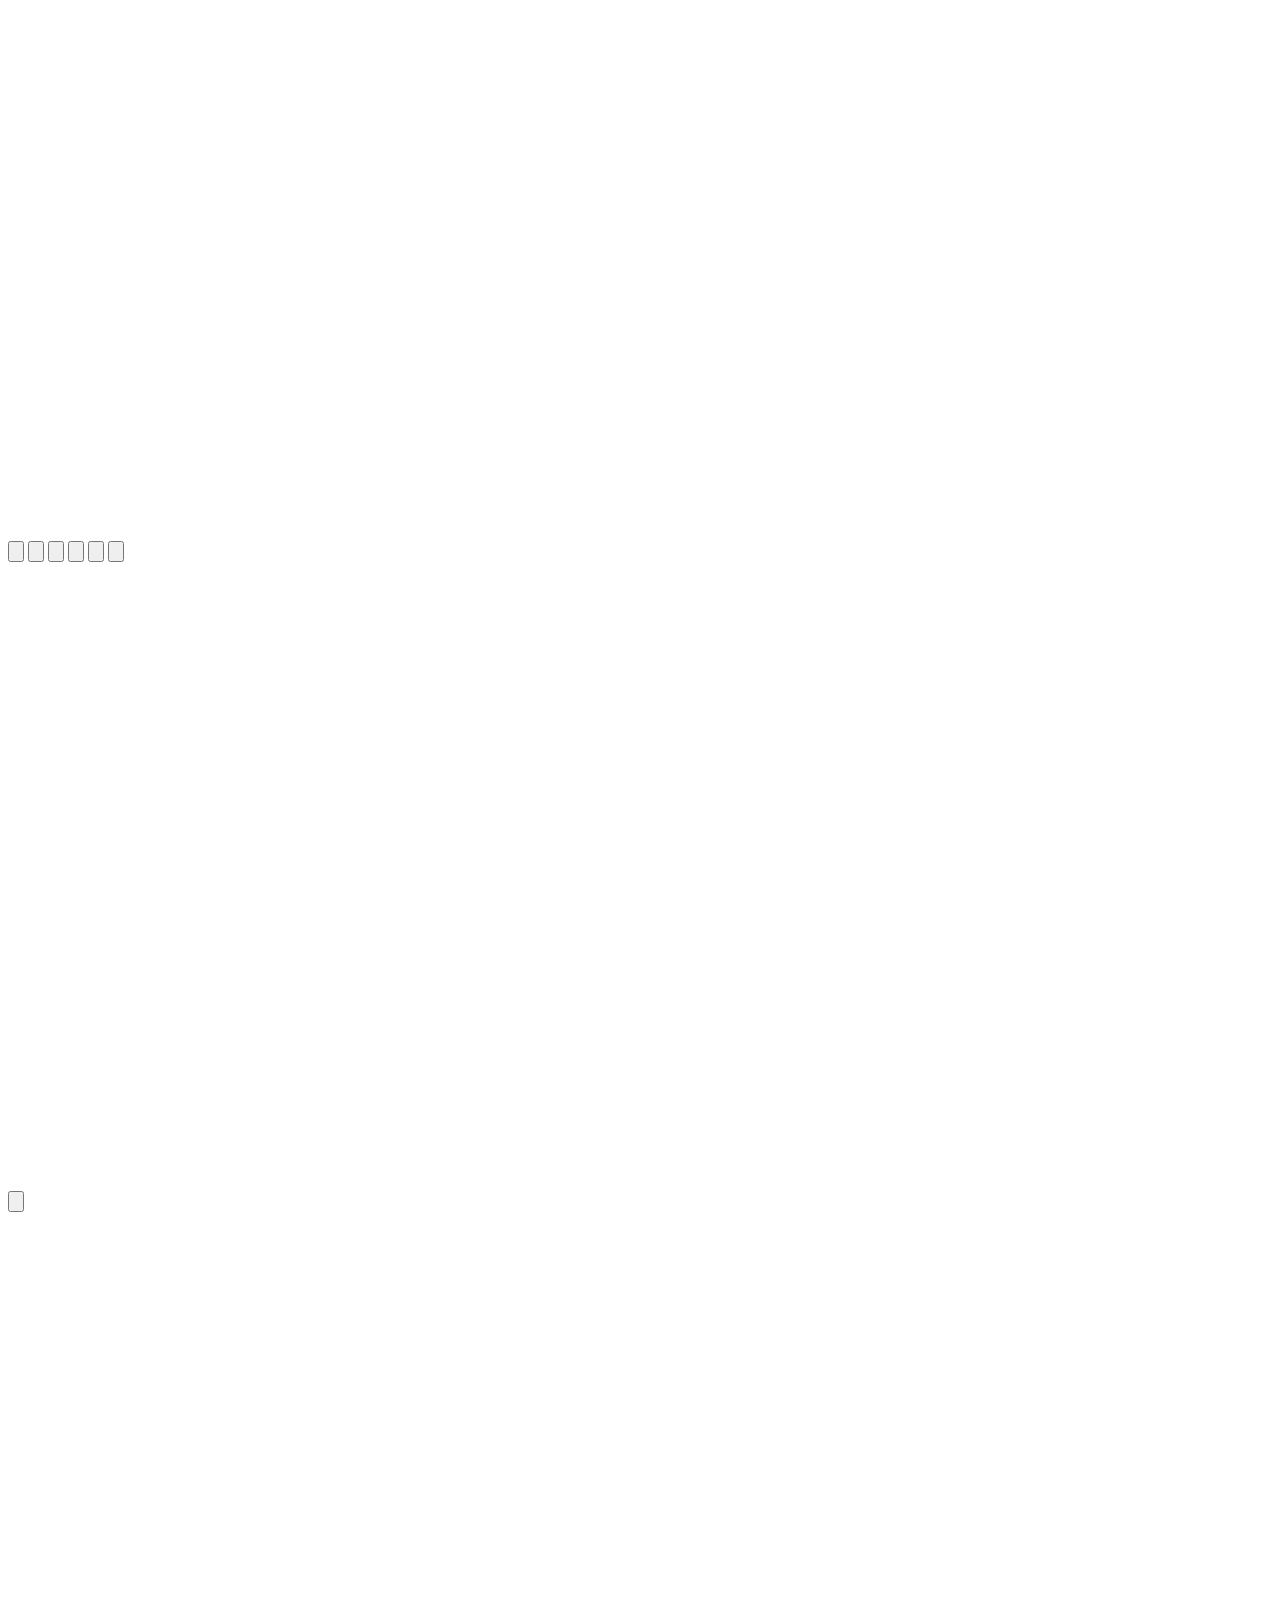
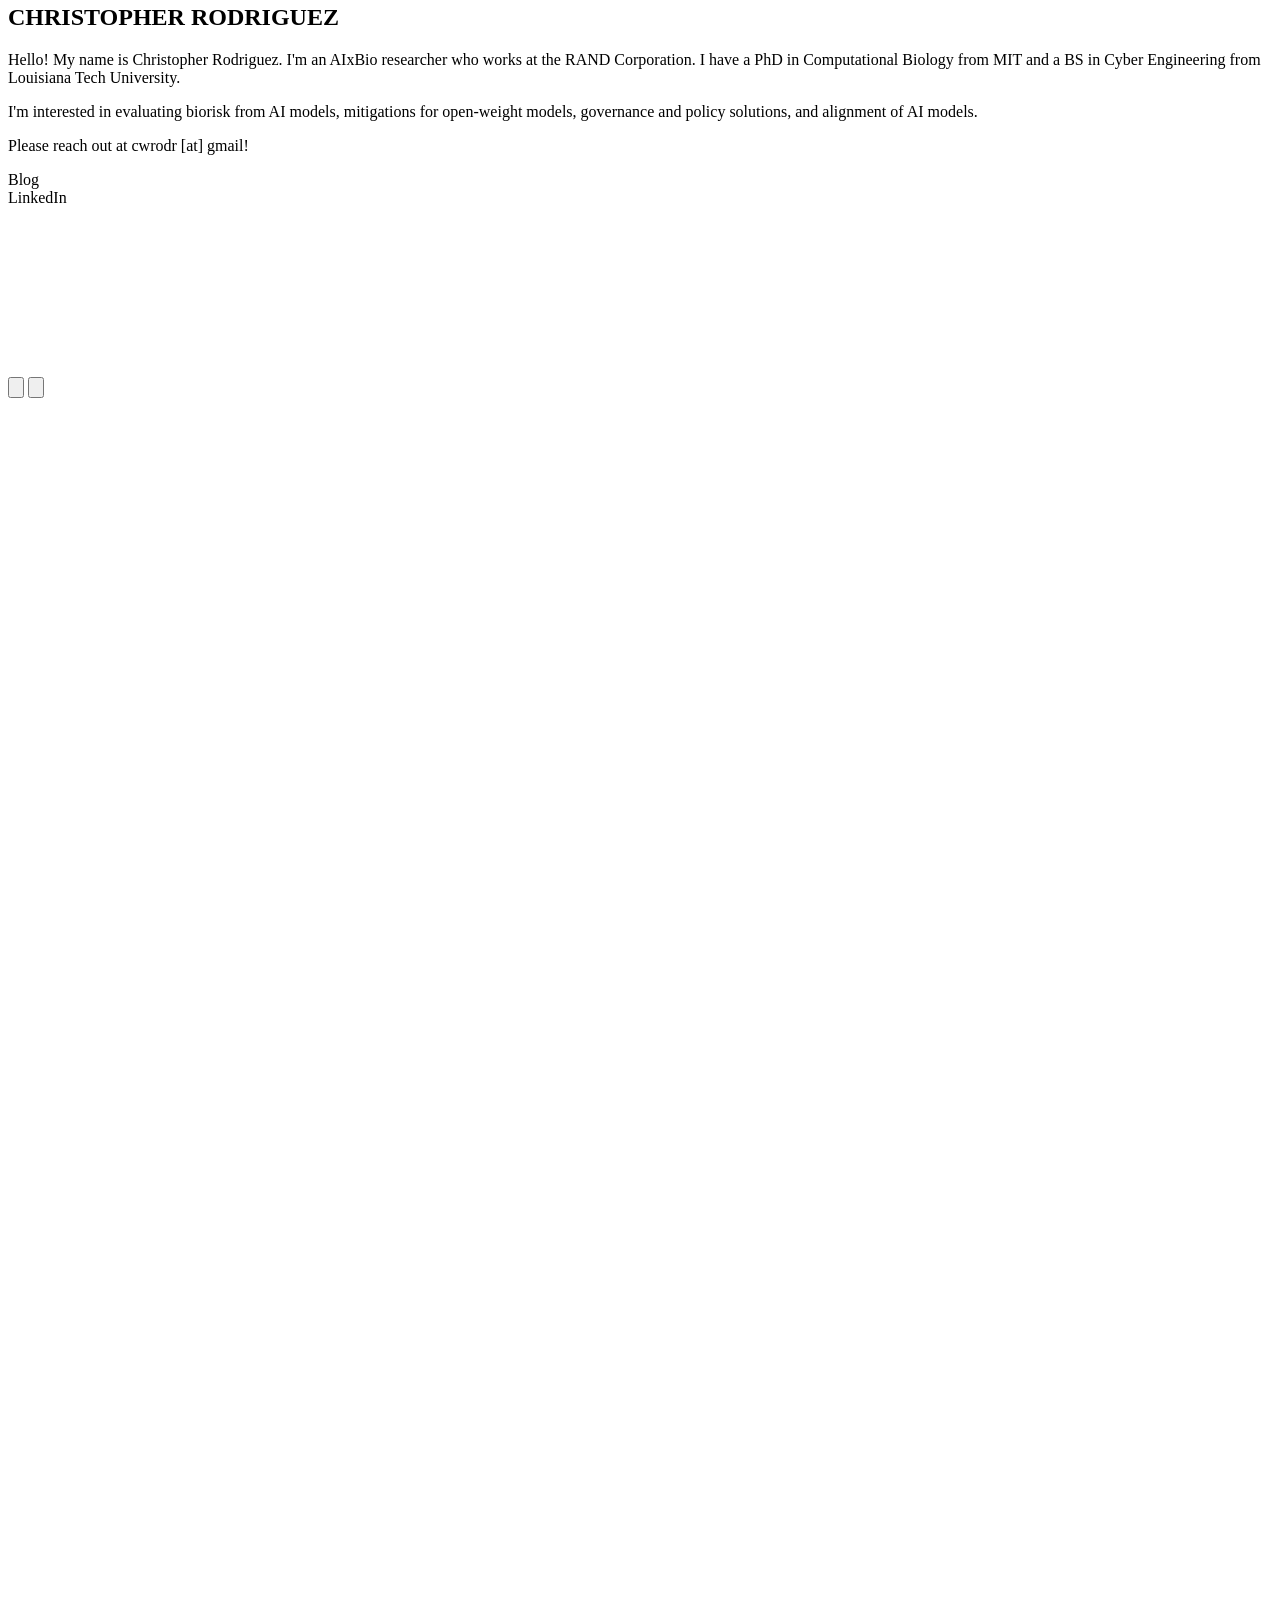
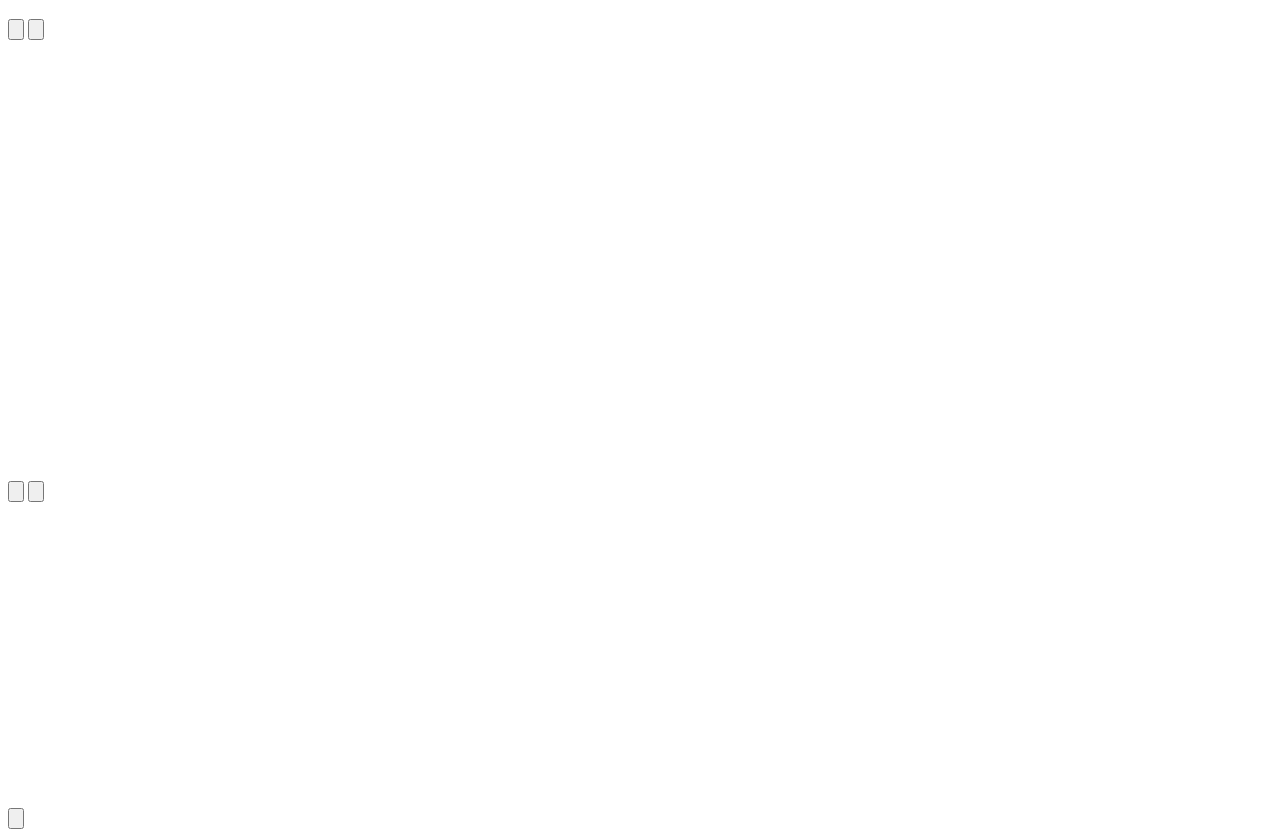
==== site/index.html @ add29e34 "init" ====
<!DOCTYPE html>
<html lang="en">
<head>
  <meta charset="utf-8">
  <meta name="viewport" content="width=device-width, initial-scale=1">
  <title>CHRISTOPHER RODRIGUEZ</title>
  <link rel="preconnect" href="https://fonts.googleapis.com">
  <link rel="preconnect" href="https://fonts.gstatic.com" crossorigin>
  <link href="https://fonts.googleapis.com/css2?family=Bitcount+Grid+Single&family=Press+Start+2P&display=swap" rel="stylesheet">
  <link rel="stylesheet" href="styles.css">
</head>
<body>
  <div class="scanlines" aria-hidden="true"></div>
  <div class="pixel-grid" aria-hidden="true"></div>
  <div class="page">
    <aside class="ribbon ribbon-left" aria-label="Left circuitry">
      <div class="circuit-board">
        <svg class="traces" aria-hidden="true"></svg>
        <script type="application/json" class="wire-spec">[{"a":"l-pl","fa":"right","ta":0.45,"b":"l-br","fb":"left","tb":0.42},{"a":"l-pl","fa":"bottom","ta":0.22,"b":"l-sl","fb":"top","tb":0.55,"via":[[40,20.4]]},{"a":"l-br","fa":"right","ta":0.5,"b":"l-bq","fb":"top","tb":0.45,"via":[[248,16.8]]},{"a":"l-sl","fa":"right","ta":0.55,"b":"l-se","fb":"left","tb":0.28},{"a":"l-se","fa":"right","ta":0.62,"b":"l-rk","fb":"left","tb":0.38},{"a":"l-se","fa":"bottom","ta":0.22,"b":"l-bw","fb":"top","tb":0.48,"via":[[48,38.4]]},{"a":"l-bq","fa":"bottom","ta":0.55,"b":"l-rk","fb":"right","tb":0.42,"via":[[262,36.0]]},{"a":"l-rk","fa":"bottom","ta":0.72,"b":"l-dt","fb":"top","tb":0.32},{"a":"l-bw","fa":"bottom","ta":0.58,"b":"l-sm","fb":"top","tb":0.22},{"a":"l-sm","fa":"right","ta":0.22,"b":"l-dt","fb":"left","tb":0.55,"via":[[176,50.8]]},{"a":"l-sm","fa":"bottom","ta":0.38,"b":"l-rgb","fb":"top","tb":0.36},{"a":"l-dt","fa":"bottom","ta":0.62,"b":"l-br2","fb":"top","tb":0.5},{"a":"l-br2","fa":"bottom","ta":0.5,"b":"l-mx","fb":"top","tb":0.68},{"a":"l-rgb","fa":"bottom","ta":0.55,"b":"l-kb","fb":"top","tb":0.34}]</script>
        <div class="circuit circuit-left" style="width:276px">
        <div class="comp plasma" role="img" aria-label="Plasma ball. Touch the glass." data-port="6.6 29.8 14.8 6.4" data-faces="left right bottom" data-cid="l-pl" data-links="l-br l-sl" style="left:54px;top:1.6%"><svg xmlns="http://www.w3.org/2000/svg" viewBox="0 0 28 38" fill="none" stroke="#ffffff">
  <title>Plasma ball</title>
  <g class="bolts">
    <path class="bolt" stroke-width="0.38" stroke-linecap="square" stroke-linejoin="miter"/>
    <path class="bolt" stroke-width="0.36" stroke-linecap="square" stroke-linejoin="miter"/>
    <path class="bolt" stroke-width="0.34" stroke-linecap="square" stroke-linejoin="miter"/>
    <path class="bolt" stroke-width="0.34" stroke-linecap="square" stroke-linejoin="miter"/>
    <path class="bolt" stroke-width="0.3" stroke-linecap="square" stroke-linejoin="miter"/>
    <path class="bolt" stroke-width="0.3" stroke-linecap="square" stroke-linejoin="miter"/>
    <path class="bolt" stroke-width="0.28" stroke-linecap="square" stroke-linejoin="miter"/>
    <path class="bolt" stroke-width="0.28" stroke-linecap="square" stroke-linejoin="miter"/>
    <path class="bolt main" stroke-width="0.55" stroke-linecap="square" stroke-linejoin="miter"/>
  </g>
  <circle class="glass" cx="14" cy="13.5" r="12" stroke-width="0.45" fill="transparent"/>
  <circle cx="14" cy="13.5" r="11.15" stroke-width="0.22" opacity="0.35"/>
  <path d="M8.6 6.4A8.4 8.4 0 0 1 16.8 5.2" stroke-width="0.28" opacity="0.55"/>
  <line x1="14" y1="14.8" x2="14" y2="26.2" stroke-width="0.4"/>
  <circle class="electrode" cx="14" cy="13.5" r="1.2" stroke-width="0.4"/>
  <rect x="11.3" y="25.4" width="5.4" height="2" stroke-width="0.4"/>
  <rect x="8.2" y="27.4" width="11.6" height="2.4" stroke-width="0.4"/>
  <rect x="6.6" y="29.8" width="14.8" height="6.4" rx="0.35" stroke-width="0.45"/>
  <circle cx="8.5" cy="31.6" r="0.45" stroke-width="0.28"/>
  <circle cx="19.5" cy="31.6" r="0.45" stroke-width="0.28"/>
  <circle cx="8.5" cy="34.4" r="0.45" stroke-width="0.28"/>
  <circle cx="19.5" cy="34.4" r="0.45" stroke-width="0.28"/>
</svg></div>
        <button type="button" class="comp button" aria-label="Round button" data-cid="l-br" data-links="l-pl l-bq" style="left:132px;top:13.2%"><svg xmlns="http://www.w3.org/2000/svg" viewBox="0 0 16 16" fill="none" stroke="#ffffff">
  <title>Button</title>
  <rect x="1.2" y="1.2" width="13.6" height="13.6" rx="0.5" stroke-width="0.45"/>
  <circle cx="3.15" cy="3.15" r="0.55" stroke-width="0.3"/>
  <circle cx="12.85" cy="3.15" r="0.55" stroke-width="0.3"/>
  <circle cx="3.15" cy="12.85" r="0.55" stroke-width="0.3"/>
  <circle cx="12.85" cy="12.85" r="0.55" stroke-width="0.3"/>
  <circle cx="8" cy="8" r="4.7" stroke-width="0.4"/>
  <circle cx="8" cy="8" r="3.5" stroke-width="0.3"/>
  <circle class="face" cx="8" cy="8" r="2.15" stroke-width="0.45"/>
</svg></button>
        <button type="button" class="comp button" aria-label="Square button" data-cid="l-bq" data-links="l-br l-rk" style="left:248px;top:21.4%"><svg xmlns="http://www.w3.org/2000/svg" viewBox="0 0 16 16" fill="none" stroke="#ffffff">
  <title>Square button</title>
  <rect x="1.2" y="1.2" width="13.6" height="13.6" rx="0.5" stroke-width="0.45"/>
  <circle cx="3.15" cy="3.15" r="0.55" stroke-width="0.3"/>
  <circle cx="12.85" cy="3.15" r="0.55" stroke-width="0.3"/>
  <circle cx="3.15" cy="12.85" r="0.55" stroke-width="0.3"/>
  <circle cx="12.85" cy="12.85" r="0.55" stroke-width="0.3"/>
  <rect x="3.4" y="3.4" width="9.2" height="9.2" rx="0.35" stroke-width="0.4"/>
  <rect x="4.55" y="4.55" width="6.9" height="6.9" rx="0.25" stroke-width="0.3"/>
  <rect class="face" x="5.55" y="5.55" width="4.9" height="4.9" rx="0.2" stroke-width="0.45"/>
</svg></button>
        <button type="button" class="comp switch switch-slide" aria-pressed="false" aria-label="Slide switch" data-cid="l-sl" data-links="l-pl l-se" style="left:8px;top:26.0%"><svg xmlns="http://www.w3.org/2000/svg" viewBox="0 0 28 14" fill="none" stroke="#ffffff">
  <title>Slide switch</title>
  <rect x="1.3" y="1.3" width="25.4" height="11.4" rx="0.45" stroke-width="0.45"/>
  <circle cx="3.2" cy="3.2" r="0.45" stroke-width="0.28"/>
  <circle cx="24.8" cy="3.2" r="0.45" stroke-width="0.28"/>
  <circle cx="3.2" cy="10.8" r="0.45" stroke-width="0.28"/>
  <circle cx="24.8" cy="10.8" r="0.45" stroke-width="0.28"/>
  <rect x="4.4" y="4.6" width="19.2" height="4.8" rx="2.4" stroke-width="0.4"/>
  <g class="paddle-off">
    <rect x="4.9" y="5.1" width="8.2" height="3.8" rx="1.9" fill="transparent" stroke-width="0.4"/>
    <line x1="7.6" y1="6.1" x2="7.6" y2="7.9" stroke-width="0.28"/>
    <line x1="9.1" y1="6.1" x2="9.1" y2="7.9" stroke-width="0.28"/>
  </g>
  <g class="paddle-on" display="none">
    <rect x="14.9" y="5.1" width="8.2" height="3.8" rx="1.9" fill="transparent" stroke-width="0.4"/>
    <line x1="17.6" y1="6.1" x2="17.6" y2="7.9" stroke-width="0.28"/>
    <line x1="19.1" y1="6.1" x2="19.1" y2="7.9" stroke-width="0.28"/>
  </g>
</svg></button>
        <button type="button" class="comp seismo" aria-label="Seismograph. Click to shake." data-cid="l-se" data-links="l-sl l-rk l-bw" style="left:80px;top:31.6%"><svg xmlns="http://www.w3.org/2000/svg" viewBox="0 0 34 22" fill="none" stroke="#ffffff">
  <title>Seismograph</title>
  <rect class="frame" x="1.3" y="1.3" width="31.4" height="19.4" rx="0.4" stroke-width="0.45"/>
  <circle cx="3.15" cy="3.15" r="0.42" stroke-width="0.28"/>
  <circle cx="30.85" cy="3.15" r="0.42" stroke-width="0.28"/>
  <circle cx="3.15" cy="18.85" r="0.42" stroke-width="0.28"/>
  <circle cx="30.85" cy="18.85" r="0.42" stroke-width="0.28"/>
  <rect class="paper" x="3.4" y="5.1" width="19.2" height="8.6" stroke-width="0.32"/>
  <line x1="3.4" y1="9.4" x2="22.6" y2="9.4" stroke-width="0.18" opacity="0.35"/>
  <path class="trace" d="M3.6 9.4H22.4" stroke-width="0.4" stroke-linejoin="miter" stroke-linecap="square"/>
  <ellipse cx="26.6" cy="9.4" rx="3.15" ry="5.1" stroke-width="0.4"/>
  <ellipse cx="26.6" cy="9.4" rx="1.7" ry="2.7" stroke-width="0.28"/>
  <line x1="22.6" y1="5.4" x2="24.1" y2="4.5" stroke-width="0.3"/>
  <line x1="22.6" y1="13.4" x2="24.1" y2="14.3" stroke-width="0.3"/>
  <path class="pen" d="M21.3 9.4L23.5 8.55L23.5 10.25Z" fill="#ffffff" stroke="none"/>
  <rect x="12.2" y="15.6" width="9.6" height="3.1" rx="0.25" stroke-width="0.35"/>
  <circle class="knob" cx="17" cy="17.15" r="0.85" stroke-width="0.32"/>
</svg></button>
        <button type="button" class="comp switch switch-rocker" aria-pressed="false" aria-label="Rocker switch" data-cid="l-rk" data-links="l-se l-bq l-dt" style="left:158px;top:38.2%"><svg xmlns="http://www.w3.org/2000/svg" viewBox="0 0 24 16" fill="none" stroke="#ffffff">
  <title>Rocker switch</title>
  <rect x="1.3" y="1.3" width="21.4" height="13.4" rx="0.45" stroke-width="0.45"/>
  <circle cx="3.2" cy="3.2" r="0.45" stroke-width="0.28"/>
  <circle cx="20.8" cy="3.2" r="0.45" stroke-width="0.28"/>
  <circle cx="3.2" cy="12.8" r="0.45" stroke-width="0.28"/>
  <circle cx="20.8" cy="12.8" r="0.45" stroke-width="0.28"/>
  <rect x="4.2" y="4.4" width="15.6" height="7.2" rx="0.3" stroke-width="0.35"/>
  <g class="paddle-off">
    <path d="M4.6 8.1L4.6 11.2L19.4 8.6L19.4 5.5Z" fill="transparent" stroke-width="0.42" stroke-linejoin="miter"/>
    <line x1="7.4" y1="8.4" x2="7.4" y2="10.4" stroke-width="0.28"/>
  </g>
  <g class="paddle-on" display="none">
    <path d="M4.6 5.5L4.6 8.6L19.4 11.2L19.4 8.1Z" fill="transparent" stroke-width="0.42" stroke-linejoin="miter"/>
    <line x1="16.6" y1="8.4" x2="16.6" y2="10.4" stroke-width="0.28"/>
  </g>
</svg></button>
        <button type="button" class="comp button button-wide" aria-label="Bar button" data-cid="l-bw" data-links="l-se l-sm" style="left:26px;top:43.4%"><svg xmlns="http://www.w3.org/2000/svg" viewBox="0 0 22 14" fill="none" stroke="#ffffff">
  <title>Bar button</title>
  <rect x="1.2" y="1.2" width="19.6" height="11.6" rx="0.5" stroke-width="0.45"/>
  <circle cx="3.1" cy="3.1" r="0.5" stroke-width="0.28"/>
  <circle cx="18.9" cy="3.1" r="0.5" stroke-width="0.28"/>
  <circle cx="3.1" cy="10.9" r="0.5" stroke-width="0.28"/>
  <circle cx="18.9" cy="10.9" r="0.5" stroke-width="0.28"/>
  <rect x="3.3" y="3.6" width="15.4" height="6.8" rx="1.6" stroke-width="0.4"/>
  <rect class="face" x="4.5" y="4.55" width="13" height="4.9" rx="1.2" stroke-width="0.4"/>
</svg></button>
        <div class="comp dial dial-temp" role="img" aria-label="Temperature dial." data-cid="l-dt" data-links="l-rk l-sm l-br2" style="left:212px;top:47.6%"><svg xmlns="http://www.w3.org/2000/svg" viewBox="0 0 22 22" fill="none" stroke="#ffffff">
  <title>Temp dial</title>
  <rect x="1.3" y="1.3" width="19.4" height="19.4" rx="0.4" stroke-width="0.45"/>
  <circle cx="3.2" cy="3.2" r="0.42" stroke-width="0.28"/>
  <circle cx="18.8" cy="3.2" r="0.42" stroke-width="0.28"/>
  <circle cx="3.2" cy="18.8" r="0.42" stroke-width="0.28"/>
  <circle cx="18.8" cy="18.8" r="0.42" stroke-width="0.28"/>
  <circle cx="11" cy="11" r="7.85" stroke-width="0.4"/>
  <line x1="6.47" y1="15.53" x2="5.66" y2="16.34" stroke-width="0.36"/>
  <line x1="4.15" y1="11.00" x2="3.45" y2="11.00" stroke-width="0.24"/>
  <line x1="6.47" y1="6.47" x2="5.66" y2="5.66" stroke-width="0.36"/>
  <line x1="11.00" y1="4.15" x2="11.00" y2="3.45" stroke-width="0.24"/>
  <line x1="15.53" y1="6.47" x2="16.34" y2="5.66" stroke-width="0.36"/>
  <line x1="17.85" y1="11.00" x2="18.55" y2="11.00" stroke-width="0.24"/>
  <line x1="15.53" y1="15.53" x2="16.34" y2="16.34" stroke-width="0.5"/>
  <g class="needle" data-cx="11" data-cy="11" data-start="135" data-sweep="270" data-rest="0.22" data-rate="0.007" transform="rotate(194 11 11)">
    <line x1="11" y1="11" x2="16.5" y2="11" stroke-width="0.42"/>
    <line x1="11" y1="11" x2="9.5" y2="11" stroke-width="0.32"/>
  </g>
  <circle cx="11" cy="11" r="0.75" stroke-width="0.35"/>
  <circle cx="11" cy="11" r="0.24" fill="#ffffff" stroke="none"/>
</svg></div>
        <div class="comp simon" role="group" aria-label="Simon. Press play, then repeat the lights." data-cid="l-sm" data-links="l-bw l-dt l-rgb" style="left:38px;top:52.8%"><svg xmlns="http://www.w3.org/2000/svg" viewBox="0 0 40 50" fill="none" stroke="#ffffff">
  <title>Simon</title>
  <rect x="1.3" y="1.3" width="37.4" height="47.4" rx="0.45" stroke-width="0.45"/>
  <circle cx="3.2" cy="3.2" r="0.42" stroke-width="0.28"/>
  <circle cx="36.8" cy="3.2" r="0.42" stroke-width="0.28"/>
  <circle cx="3.2" cy="46.8" r="0.42" stroke-width="0.28"/>
  <circle cx="36.8" cy="46.8" r="0.42" stroke-width="0.28"/>
  <rect class="pad" data-pad="0" x="4.2" y="4.2" width="14.8" height="14.8" rx="0.35" stroke-width="0.4"/>
  <rect class="pad" data-pad="1" x="21" y="4.2" width="14.8" height="14.8" rx="0.35" stroke-width="0.4"/>
  <rect class="pad" data-pad="2" x="4.2" y="21" width="14.8" height="14.8" rx="0.35" stroke-width="0.4"/>
  <rect class="pad" data-pad="3" x="21" y="21" width="14.8" height="14.8" rx="0.35" stroke-width="0.4"/>
  <line x1="3.6" y1="37.4" x2="36.4" y2="37.4" stroke-width="0.3" opacity="0.45"/>
  <g class="play">
    <circle cx="8.6" cy="43.2" r="3.55" stroke-width="0.4"/>
    <path d="M7.35 41.7L7.35 44.7L10.55 43.2Z" fill="#ffffff" stroke="none"/>
  </g>
  <text class="hi-label" x="15.4" y="44.6" fill="#ffffff" stroke="none" font-size="3.4">HI</text>
  <text class="hi" x="23.6" y="44.6" fill="#ffffff" stroke="none" font-size="3.4">00</text>
</svg></div>
        <button type="button" class="comp button" aria-label="Round button" data-cid="l-br2" data-links="l-dt l-mx" style="left:228px;top:70.6%"><svg xmlns="http://www.w3.org/2000/svg" viewBox="0 0 16 16" fill="none" stroke="#ffffff">
  <title>Button</title>
  <rect x="1.2" y="1.2" width="13.6" height="13.6" rx="0.5" stroke-width="0.45"/>
  <circle cx="3.15" cy="3.15" r="0.55" stroke-width="0.3"/>
  <circle cx="12.85" cy="3.15" r="0.55" stroke-width="0.3"/>
  <circle cx="3.15" cy="12.85" r="0.55" stroke-width="0.3"/>
  <circle cx="12.85" cy="12.85" r="0.55" stroke-width="0.3"/>
  <circle cx="8" cy="8" r="4.7" stroke-width="0.4"/>
  <circle cx="8" cy="8" r="3.5" stroke-width="0.3"/>
  <circle class="face" cx="8" cy="8" r="2.15" stroke-width="0.45"/>
</svg></button>
        <div class="comp mixer" role="group" aria-label="Mixer. Drag the four sliders." data-cid="l-mx" data-links="l-br2" style="left:184px;top:76.4%"><svg xmlns="http://www.w3.org/2000/svg" viewBox="0 0 48 34" fill="none" stroke="#ffffff">
  <title>Mixer</title>
  <rect x="1.2" y="1.2" width="45.6" height="31.6" rx="0.5" stroke-width="0.45"/>
  <circle cx="3.1" cy="3.1" r="0.5" stroke-width="0.3"/>
  <circle cx="44.9" cy="3.1" r="0.5" stroke-width="0.3"/>
  <circle cx="3.1" cy="30.9" r="0.5" stroke-width="0.3"/>
  <circle cx="44.9" cy="30.9" r="0.5" stroke-width="0.3"/>
  <g class="fader" data-channel="1">
    <circle cx="8" cy="4.4" r="1.15" stroke-width="0.35"/>
    <line x1="8" y1="3.25" x2="8" y2="4.4" stroke-width="0.3"/>
    <line class="track" x1="8" y1="6.4" x2="8" y2="29.2" stroke-width="0.4"/>
    <line x1="6.7" y1="6.4" x2="9.3" y2="6.4" stroke-width="0.28"/>
    <line x1="6.7" y1="29.2" x2="9.3" y2="29.2" stroke-width="0.28"/>
    <line x1="7.2" y1="12" x2="8.8" y2="12" stroke-width="0.22"/>
    <line x1="7.2" y1="17.8" x2="8.8" y2="17.8" stroke-width="0.22"/>
    <line x1="7.2" y1="23.6" x2="8.8" y2="23.6" stroke-width="0.22"/>
    <rect class="cap" x="5.7" y="16.6" width="4.6" height="2.4" stroke-width="0.4"/>
  </g>
  <g class="fader" data-channel="2">
    <circle cx="18.7" cy="4.4" r="1.15" stroke-width="0.35"/>
    <line x1="18.7" y1="3.25" x2="18.7" y2="4.4" stroke-width="0.3"/>
    <line class="track" x1="18.7" y1="6.4" x2="18.7" y2="29.2" stroke-width="0.4"/>
    <line x1="17.4" y1="6.4" x2="20" y2="6.4" stroke-width="0.28"/>
    <line x1="17.4" y1="29.2" x2="20" y2="29.2" stroke-width="0.28"/>
    <line x1="17.9" y1="12" x2="19.5" y2="12" stroke-width="0.22"/>
    <line x1="17.9" y1="17.8" x2="19.5" y2="17.8" stroke-width="0.22"/>
    <line x1="17.9" y1="23.6" x2="19.5" y2="23.6" stroke-width="0.22"/>
    <rect class="cap" x="16.4" y="10.2" width="4.6" height="2.4" stroke-width="0.4"/>
  </g>
  <g class="fader" data-channel="3">
    <circle cx="29.3" cy="4.4" r="1.15" stroke-width="0.35"/>
    <line x1="29.3" y1="3.25" x2="29.3" y2="4.4" stroke-width="0.3"/>
    <line class="track" x1="29.3" y1="6.4" x2="29.3" y2="29.2" stroke-width="0.4"/>
    <line x1="28" y1="6.4" x2="30.6" y2="6.4" stroke-width="0.28"/>
    <line x1="28" y1="29.2" x2="30.6" y2="29.2" stroke-width="0.28"/>
    <line x1="28.5" y1="12" x2="30.1" y2="12" stroke-width="0.22"/>
    <line x1="28.5" y1="17.8" x2="30.1" y2="17.8" stroke-width="0.22"/>
    <line x1="28.5" y1="23.6" x2="30.1" y2="23.6" stroke-width="0.22"/>
    <rect class="cap" x="27" y="15.4" width="4.6" height="2.4" stroke-width="0.4"/>
  </g>
  <g class="fader" data-channel="4">
    <circle cx="40" cy="4.4" r="1.15" stroke-width="0.35"/>
    <line x1="40" y1="3.25" x2="40" y2="4.4" stroke-width="0.3"/>
    <line class="track" x1="40" y1="6.4" x2="40" y2="29.2" stroke-width="0.4"/>
    <line x1="38.7" y1="6.4" x2="41.3" y2="6.4" stroke-width="0.28"/>
    <line x1="38.7" y1="29.2" x2="41.3" y2="29.2" stroke-width="0.28"/>
    <line x1="39.2" y1="12" x2="40.8" y2="12" stroke-width="0.22"/>
    <line x1="39.2" y1="17.8" x2="40.8" y2="17.8" stroke-width="0.22"/>
    <line x1="39.2" y1="23.6" x2="40.8" y2="23.6" stroke-width="0.22"/>
    <rect class="cap" x="37.7" y="8.8" width="4.6" height="2.4" stroke-width="0.4"/>
  </g>
</svg></div>
        <div class="comp rgb" role="group" aria-label="RGB board. Slide R, G, and B to change the background." data-faces="top bottom" data-cid="l-rgb" data-links="l-sm l-kb" style="left:16px;top:83.8%"><svg xmlns="http://www.w3.org/2000/svg" viewBox="0 0 80 28" fill="none" stroke="#ffffff">
  <title>RGB board</title>
  <rect x="1.2" y="1.2" width="77.6" height="25.6" rx="0.5" stroke-width="0.45"/>
  <circle cx="3.1" cy="3.1" r="0.45" stroke-width="0.28"/>
  <circle cx="76.9" cy="3.1" r="0.45" stroke-width="0.28"/>
  <circle cx="3.1" cy="24.9" r="0.45" stroke-width="0.28"/>
  <circle cx="76.9" cy="24.9" r="0.45" stroke-width="0.28"/>
  <g class="fader" data-channel="r">
    <text class="rgb-label" x="6.2" y="8.7">R</text>
    <line class="track" x1="12.2" y1="7.4" x2="74.4" y2="7.4" stroke-width="0.4"/>
    <line x1="12.2" y1="6.2" x2="12.2" y2="8.6" stroke-width="0.28"/>
    <line x1="74.4" y1="6.2" x2="74.4" y2="8.6" stroke-width="0.28"/>
    <rect class="cap" x="13.4" y="5.9" width="5.2" height="3" stroke-width="0.4"/>
  </g>
  <g class="fader" data-channel="g">
    <text class="rgb-label" x="6.2" y="15.7">G</text>
    <line class="track" x1="12.2" y1="14.4" x2="74.4" y2="14.4" stroke-width="0.4"/>
    <line x1="12.2" y1="13.2" x2="12.2" y2="15.6" stroke-width="0.28"/>
    <line x1="74.4" y1="13.2" x2="74.4" y2="15.6" stroke-width="0.28"/>
    <rect class="cap" x="20.4" y="12.9" width="5.2" height="3" stroke-width="0.4"/>
  </g>
  <g class="fader" data-channel="b">
    <text class="rgb-label" x="6.3" y="22.7">B</text>
    <line class="track" x1="12.2" y1="21.4" x2="74.4" y2="21.4" stroke-width="0.4"/>
    <line x1="12.2" y1="20.2" x2="12.2" y2="22.6" stroke-width="0.28"/>
    <line x1="74.4" y1="20.2" x2="74.4" y2="22.6" stroke-width="0.28"/>
    <rect class="cap" x="13.4" y="19.9" width="5.2" height="3" stroke-width="0.4"/>
  </g>
</svg></div>
        <div class="comp keyboard" role="group" aria-label="Two octave keyboard. Press keys to play." data-cid="l-kb" data-links="l-rgb" style="left:62px;top:94.0%"><svg xmlns="http://www.w3.org/2000/svg" viewBox="0 0 105.2 26" fill="none" stroke="#ffffff">
  <title>Keyboard</title>
  <rect x="1.2" y="1.2" width="102.8" height="23.6" rx="0.45" stroke-width="0.4"/>
  <g class="keys">
    <path class="key white" fill="transparent" stroke="none" data-midi="60" d="M2.2 22.6H9.4V14.2H7.25V2.4H2.2Z"/>
    <path class="key white" fill="transparent" stroke="none" data-midi="62" d="M9.4 22.6H16.6V14.2H14.45V2.4H11.55V14.2H9.4Z"/>
    <path class="key white" fill="transparent" stroke="none" data-midi="64" d="M16.6 22.6H23.8V2.4H18.75V14.2H16.6Z"/>
    <path class="key white" fill="transparent" stroke="none" data-midi="65" d="M23.8 22.6H31V14.2H28.85V2.4H23.8Z"/>
    <path class="key white" fill="transparent" stroke="none" data-midi="67" d="M31 22.6H38.2V14.2H36.05V2.4H33.15V14.2H31Z"/>
    <path class="key white" fill="transparent" stroke="none" data-midi="69" d="M38.2 22.6H45.4V14.2H43.25V2.4H40.35V14.2H38.2Z"/>
    <path class="key white" fill="transparent" stroke="none" data-midi="71" d="M45.4 22.6H52.6V2.4H47.55V14.2H45.4Z"/>
    <path class="key white" fill="transparent" stroke="none" data-midi="72" d="M52.6 22.6H59.8V14.2H57.65V2.4H52.6Z"/>
    <path class="key white" fill="transparent" stroke="none" data-midi="74" d="M59.8 22.6H67V14.2H64.85V2.4H61.95V14.2H59.8Z"/>
    <path class="key white" fill="transparent" stroke="none" data-midi="76" d="M67 22.6H74.2V2.4H69.15V14.2H67Z"/>
    <path class="key white" fill="transparent" stroke="none" data-midi="77" d="M74.2 22.6H81.4V14.2H79.25V2.4H74.2Z"/>
    <path class="key white" fill="transparent" stroke="none" data-midi="79" d="M81.4 22.6H88.6V14.2H86.45V2.4H83.55V14.2H81.4Z"/>
    <path class="key white" fill="transparent" stroke="none" data-midi="81" d="M88.6 22.6H95.8V14.2H93.65V2.4H90.75V14.2H88.6Z"/>
    <path class="key white" fill="transparent" stroke="none" data-midi="83" d="M95.8 22.6H103V2.4H97.95V14.2H95.8Z"/>
    <rect class="key black" fill="transparent" stroke="none" data-midi="61" x="7.25" y="2.4" width="4.3" height="11.8"/>
    <rect class="key black" fill="transparent" stroke="none" data-midi="63" x="14.45" y="2.4" width="4.3" height="11.8"/>
    <rect class="key black" fill="transparent" stroke="none" data-midi="66" x="28.85" y="2.4" width="4.3" height="11.8"/>
    <rect class="key black" fill="transparent" stroke="none" data-midi="68" x="36.05" y="2.4" width="4.3" height="11.8"/>
    <rect class="key black" fill="transparent" stroke="none" data-midi="70" x="43.25" y="2.4" width="4.3" height="11.8"/>
    <rect class="key black" fill="transparent" stroke="none" data-midi="73" x="57.65" y="2.4" width="4.3" height="11.8"/>
    <rect class="key black" fill="transparent" stroke="none" data-midi="75" x="64.85" y="2.4" width="4.3" height="11.8"/>
    <rect class="key black" fill="transparent" stroke="none" data-midi="78" x="79.25" y="2.4" width="4.3" height="11.8"/>
    <rect class="key black" fill="transparent" stroke="none" data-midi="80" x="86.45" y="2.4" width="4.3" height="11.8"/>
    <rect class="key black" fill="transparent" stroke="none" data-midi="82" x="93.65" y="2.4" width="4.3" height="11.8"/>
  </g>
  <g class="key-lines" pointer-events="none">
    <line x1="2.2" y1="2.4" x2="103" y2="2.4" stroke-width="0.35"/>
    <line x1="2.2" y1="22.6" x2="103" y2="22.6" stroke-width="0.35"/>
    <line x1="2.2" y1="2.4" x2="2.2" y2="22.6" stroke-width="0.35"/>
    <line x1="103" y1="2.4" x2="103" y2="22.6" stroke-width="0.35"/>
    <line x1="9.4" y1="14.2" x2="9.4" y2="22.6" stroke-width="0.35"/>
    <line x1="16.6" y1="14.2" x2="16.6" y2="22.6" stroke-width="0.35"/>
    <line x1="23.8" y1="2.4" x2="23.8" y2="22.6" stroke-width="0.35"/>
    <line x1="31" y1="14.2" x2="31" y2="22.6" stroke-width="0.35"/>
    <line x1="38.2" y1="14.2" x2="38.2" y2="22.6" stroke-width="0.35"/>
    <line x1="45.4" y1="14.2" x2="45.4" y2="22.6" stroke-width="0.35"/>
    <line x1="52.6" y1="2.4" x2="52.6" y2="22.6" stroke-width="0.35"/>
    <line x1="59.8" y1="14.2" x2="59.8" y2="22.6" stroke-width="0.35"/>
    <line x1="67" y1="14.2" x2="67" y2="22.6" stroke-width="0.35"/>
    <line x1="74.2" y1="2.4" x2="74.2" y2="22.6" stroke-width="0.35"/>
    <line x1="81.4" y1="14.2" x2="81.4" y2="22.6" stroke-width="0.35"/>
    <line x1="88.6" y1="14.2" x2="88.6" y2="22.6" stroke-width="0.35"/>
    <line x1="95.8" y1="14.2" x2="95.8" y2="22.6" stroke-width="0.35"/>
    <line x1="7.25" y1="2.4" x2="7.25" y2="14.2" stroke-width="0.35"/>
    <line x1="11.55" y1="2.4" x2="11.55" y2="14.2" stroke-width="0.35"/>
    <line x1="7.25" y1="14.2" x2="11.55" y2="14.2" stroke-width="0.35"/>
    <line x1="14.45" y1="2.4" x2="14.45" y2="14.2" stroke-width="0.35"/>
    <line x1="18.75" y1="2.4" x2="18.75" y2="14.2" stroke-width="0.35"/>
    <line x1="14.45" y1="14.2" x2="18.75" y2="14.2" stroke-width="0.35"/>
    <line x1="28.85" y1="2.4" x2="28.85" y2="14.2" stroke-width="0.35"/>
    <line x1="33.15" y1="2.4" x2="33.15" y2="14.2" stroke-width="0.35"/>
    <line x1="28.85" y1="14.2" x2="33.15" y2="14.2" stroke-width="0.35"/>
    <line x1="36.05" y1="2.4" x2="36.05" y2="14.2" stroke-width="0.35"/>
    <line x1="40.35" y1="2.4" x2="40.35" y2="14.2" stroke-width="0.35"/>
    <line x1="36.05" y1="14.2" x2="40.35" y2="14.2" stroke-width="0.35"/>
    <line x1="43.25" y1="2.4" x2="43.25" y2="14.2" stroke-width="0.35"/>
    <line x1="47.55" y1="2.4" x2="47.55" y2="14.2" stroke-width="0.35"/>
    <line x1="43.25" y1="14.2" x2="47.55" y2="14.2" stroke-width="0.35"/>
    <line x1="57.65" y1="2.4" x2="57.65" y2="14.2" stroke-width="0.35"/>
    <line x1="61.95" y1="2.4" x2="61.95" y2="14.2" stroke-width="0.35"/>
    <line x1="57.65" y1="14.2" x2="61.95" y2="14.2" stroke-width="0.35"/>
    <line x1="64.85" y1="2.4" x2="64.85" y2="14.2" stroke-width="0.35"/>
    <line x1="69.15" y1="2.4" x2="69.15" y2="14.2" stroke-width="0.35"/>
    <line x1="64.85" y1="14.2" x2="69.15" y2="14.2" stroke-width="0.35"/>
    <line x1="79.25" y1="2.4" x2="79.25" y2="14.2" stroke-width="0.35"/>
    <line x1="83.55" y1="2.4" x2="83.55" y2="14.2" stroke-width="0.35"/>
    <line x1="79.25" y1="14.2" x2="83.55" y2="14.2" stroke-width="0.35"/>
    <line x1="86.45" y1="2.4" x2="86.45" y2="14.2" stroke-width="0.35"/>
    <line x1="90.75" y1="2.4" x2="90.75" y2="14.2" stroke-width="0.35"/>
    <line x1="86.45" y1="14.2" x2="90.75" y2="14.2" stroke-width="0.35"/>
    <line x1="93.65" y1="2.4" x2="93.65" y2="14.2" stroke-width="0.35"/>
    <line x1="97.95" y1="2.4" x2="97.95" y2="14.2" stroke-width="0.35"/>
    <line x1="93.65" y1="14.2" x2="97.95" y2="14.2" stroke-width="0.35"/>
  </g>
</svg></div>
        </div>
      </div>
    </aside>
    <main class="cabinet">
      <section class="panel name-panel" aria-label="Scoreboard name">
        <h1 class="sr-only">CHRISTOPHER RODRIGUEZ</h1>
        <div class="led-grid" style="--led-cols: 69" aria-hidden="true">
          <span class="px"></span>
          <span class="px"></span>
          <span class="px"></span>
          <span class="px"></span>
          <span class="px"></span>
          <span class="px"></span>
          <span class="px"></span>
          <span class="px"></span>
          <span class="px"></span>
          <span class="px"></span>
          <span class="px"></span>
          <span class="px"></span>
          <span class="px"></span>
          <span class="px"></span>
          <span class="px"></span>
          <span class="px"></span>
          <span class="px"></span>
          <span class="px"></span>
          <span class="px"></span>
          <span class="px"></span>
          <span class="px"></span>
          <span class="px"></span>
          <span class="px"></span>
          <span class="px"></span>
          <span class="px"></span>
          <span class="px"></span>
          <span class="px"></span>
          <span class="px"></span>
          <span class="px"></span>
          <span class="px"></span>
          <span class="px"></span>
          <span class="px"></span>
          <span class="px"></span>
          <span class="px"></span>
          <span class="px"></span>
          <span class="px"></span>
          <span class="px"></span>
          <span class="px"></span>
          <span class="px"></span>
          <span class="px"></span>
          <span class="px"></span>
          <span class="px"></span>
          <span class="px"></span>
          <span class="px"></span>
          <span class="px"></span>
          <span class="px"></span>
          <span class="px"></span>
          <span class="px"></span>
          <span class="px"></span>
          <span class="px"></span>
          <span class="px"></span>
          <span class="px"></span>
          <span class="px"></span>
          <span class="px"></span>
          <span class="px"></span>
          <span class="px"></span>
          <span class="px"></span>
          <span class="px"></span>
          <span class="px"></span>
          <span class="px"></span>
          <span class="px"></span>
          <span class="px"></span>
          <span class="px"></span>
          <span class="px"></span>
          <span class="px"></span>
          <span class="px"></span>
          <span class="px"></span>
          <span class="px"></span>
          <span class="px"></span>
          <span class="px"></span>
          <span class="px"></span>
          <span class="px"></span>
          <span class="px"></span>
          <span class="px"></span>
          <span class="px"></span>
          <span class="px"></span>
          <span class="px"></span>
          <span class="px"></span>
          <span class="px"></span>
          <span class="px"></span>
          <span class="px"></span>
          <span class="px"></span>
          <span class="px"></span>
          <span class="px"></span>
          <span class="px"></span>
          <span class="px"></span>
          <span class="px"></span>
          <span class="px"></span>
          <span class="px"></span>
          <span class="px"></span>
          <span class="px"></span>
          <span class="px"></span>
          <span class="px"></span>
          <span class="px"></span>
          <span class="px"></span>
          <span class="px"></span>
          <span class="px"></span>
          <span class="px"></span>
          <span class="px"></span>
          <span class="px"></span>
          <span class="px"></span>
          <span class="px"></span>
          <span class="px"></span>
          <span class="px"></span>
          <span class="px"></span>
          <span class="px"></span>
          <span class="px"></span>
          <span class="px"></span>
          <span class="px"></span>
          <span class="px"></span>
          <span class="px"></span>
          <span class="px"></span>
          <span class="px"></span>
          <span class="px"></span>
          <span class="px"></span>
          <span class="px"></span>
          <span class="px"></span>
          <span class="px"></span>
          <span class="px"></span>
          <span class="px"></span>
          <span class="px"></span>
          <span class="px"></span>
          <span class="px"></span>
          <span class="px"></span>
          <span class="px"></span>
          <span class="px"></span>
          <span class="px"></span>
          <span class="px"></span>
          <span class="px"></span>
          <span class="px"></span>
          <span class="px"></span>
          <span class="px"></span>
          <span class="px"></span>
          <span class="px"></span>
          <span class="px"></span>
          <span class="px"></span>
          <span class="px"></span>
          <span class="px"></span>
          <span class="px"></span>
          <span class="px"></span>
          <span class="px"></span>
          <span class="px on"></span>
          <span class="px on"></span>
          <span class="px on"></span>
          <span class="px"></span>
          <span class="px"></span>
          <span class="px on"></span>
          <span class="px"></span>
          <span class="px"></span>
          <span class="px"></span>
          <span class="px on"></span>
          <span class="px"></span>
          <span class="px on"></span>
          <span class="px on"></span>
          <span class="px on"></span>
          <span class="px on"></span>
          <span class="px"></span>
          <span class="px"></span>
          <span class="px on"></span>
          <span class="px on"></span>
          <span class="px on"></span>
          <span class="px on"></span>
          <span class="px on"></span>
          <span class="px"></span>
          <span class="px"></span>
          <span class="px on"></span>
          <span class="px on"></span>
          <span class="px on"></span>
          <span class="px on"></span>
          <span class="px"></span>
          <span class="px on"></span>
          <span class="px on"></span>
          <span class="px on"></span>
          <span class="px on"></span>
          <span class="px on"></span>
          <span class="px"></span>
          <span class="px"></span>
          <span class="px on"></span>
          <span class="px on"></span>
          <span class="px on"></span>
          <span class="px"></span>
          <span class="px"></span>
          <span class="px on"></span>
          <span class="px on"></span>
          <span class="px on"></span>
          <span class="px on"></span>
          <span class="px"></span>
          <span class="px"></span>
          <span class="px on"></span>
          <span class="px"></span>
          <span class="px"></span>
          <span class="px"></span>
          <span class="px on"></span>
          <span class="px"></span>
          <span class="px on"></span>
          <span class="px on"></span>
          <span class="px on"></span>
          <span class="px on"></span>
          <span class="px on"></span>
          <span class="px"></span>
          <span class="px on"></span>
          <span class="px on"></span>
          <span class="px on"></span>
          <span class="px on"></span>
          <span class="px"></span>
          <span class="px"></span>
          <span class="px"></span>
          <span class="px"></span>
          <span class="px"></span>
          <span class="px on"></span>
          <span class="px"></span>
          <span class="px"></span>
          <span class="px"></span>
          <span class="px on"></span>
          <span class="px"></span>
          <span class="px on"></span>
          <span class="px"></span>
          <span class="px"></span>
          <span class="px"></span>
          <span class="px on"></span>
          <span class="px"></span>
          <span class="px on"></span>
          <span class="px"></span>
          <span class="px"></span>
          <span class="px"></span>
          <span class="px on"></span>
          <span class="px"></span>
          <span class="px"></span>
          <span class="px"></span>
          <span class="px on"></span>
          <span class="px"></span>
          <span class="px"></span>
          <span class="px"></span>
          <span class="px on"></span>
          <span class="px"></span>
          <span class="px"></span>
          <span class="px"></span>
          <span class="px"></span>
          <span class="px"></span>
          <span class="px"></span>
          <span class="px"></span>
          <span class="px on"></span>
          <span class="px"></span>
          <span class="px"></span>
          <span class="px"></span>
          <span class="px on"></span>
          <span class="px"></span>
          <span class="px"></span>
          <span class="px"></span>
          <span class="px on"></span>
          <span class="px"></span>
          <span class="px on"></span>
          <span class="px"></span>
          <span class="px"></span>
          <span class="px"></span>
          <span class="px on"></span>
          <span class="px"></span>
          <span class="px on"></span>
          <span class="px"></span>
          <span class="px"></span>
          <span class="px"></span>
          <span class="px on"></span>
          <span class="px"></span>
          <span class="px on"></span>
          <span class="px"></span>
          <span class="px"></span>
          <span class="px"></span>
          <span class="px"></span>
          <span class="px"></span>
          <span class="px on"></span>
          <span class="px"></span>
          <span class="px"></span>
          <span class="px"></span>
          <span class="px on"></span>
          <span class="px"></span>
          <span class="px"></span>
          <span class="px"></span>
          <span class="px"></span>
          <span class="px on"></span>
          <span class="px"></span>
          <span class="px"></span>
          <span class="px"></span>
          <span class="px"></span>
          <span class="px"></span>
          <span class="px on"></span>
          <span class="px"></span>
          <span class="px"></span>
          <span class="px"></span>
          <span class="px on"></span>
          <span class="px"></span>
          <span class="px on"></span>
          <span class="px"></span>
          <span class="px"></span>
          <span class="px"></span>
          <span class="px on"></span>
          <span class="px"></span>
          <span class="px"></span>
          <span class="px"></span>
          <span class="px on"></span>
          <span class="px"></span>
          <span class="px"></span>
          <span class="px"></span>
          <span class="px on"></span>
          <span class="px"></span>
          <span class="px"></span>
          <span class="px"></span>
          <span class="px"></span>
          <span class="px"></span>
          <span class="px"></span>
          <span class="px"></span>
          <span class="px on"></span>
          <span class="px"></span>
          <span class="px"></span>
          <span class="px"></span>
          <span class="px on"></span>
          <span class="px"></span>
          <span class="px"></span>
          <span class="px"></span>
          <span class="px on"></span>
          <span class="px"></span>
          <span class="px on"></span>
          <span class="px"></span>
          <span class="px"></span>
          <span class="px"></span>
          <span class="px on"></span>
          <span class="px"></span>
          <span class="px on"></span>
          <span class="px"></span>
          <span class="px"></span>
          <span class="px"></span>
          <span class="px on"></span>
          <span class="px"></span>
          <span class="px on"></span>
          <span class="px"></span>
          <span class="px"></span>
          <span class="px"></span>
          <span class="px"></span>
          <span class="px"></span>
          <span class="px on"></span>
          <span class="px"></span>
          <span class="px"></span>
          <span class="px"></span>
          <span class="px on"></span>
          <span class="px"></span>
          <span class="px"></span>
          <span class="px"></span>
          <span class="px"></span>
          <span class="px on"></span>
          <span class="px"></span>
          <span class="px"></span>
          <span class="px"></span>
          <span class="px"></span>
          <span class="px"></span>
          <span class="px on"></span>
          <span class="px on"></span>
          <span class="px on"></span>
          <span class="px on"></span>
          <span class="px on"></span>
          <span class="px"></span>
          <span class="px on"></span>
          <span class="px on"></span>
          <span class="px on"></span>
          <span class="px on"></span>
          <span class="px"></span>
          <span class="px"></span>
          <span class="px"></span>
          <span class="px"></span>
          <span class="px on"></span>
          <span class="px"></span>
          <span class="px"></span>
          <span class="px"></span>
          <span class="px"></span>
          <span class="px on"></span>
          <span class="px on"></span>
          <span class="px on"></span>
          <span class="px"></span>
          <span class="px"></span>
          <span class="px"></span>
          <span class="px"></span>
          <span class="px on"></span>
          <span class="px"></span>
          <span class="px"></span>
          <span class="px"></span>
          <span class="px on"></span>
          <span class="px"></span>
          <span class="px"></span>
          <span class="px"></span>
          <span class="px on"></span>
          <span class="px"></span>
          <span class="px on"></span>
          <span class="px on"></span>
          <span class="px on"></span>
          <span class="px on"></span>
          <span class="px"></span>
          <span class="px"></span>
          <span class="px on"></span>
          <span class="px on"></span>
          <span class="px on"></span>
          <span class="px on"></span>
          <span class="px on"></span>
          <span class="px"></span>
          <span class="px on"></span>
          <span class="px on"></span>
          <span class="px on"></span>
          <span class="px on"></span>
          <span class="px"></span>
          <span class="px"></span>
          <span class="px on"></span>
          <span class="px on"></span>
          <span class="px on"></span>
          <span class="px on"></span>
          <span class="px"></span>
          <span class="px"></span>
          <span class="px"></span>
          <span class="px"></span>
          <span class="px"></span>
          <span class="px on"></span>
          <span class="px"></span>
          <span class="px"></span>
          <span class="px"></span>
          <span class="px"></span>
          <span class="px"></span>
          <span class="px on"></span>
          <span class="px"></span>
          <span class="px"></span>
          <span class="px"></span>
          <span class="px on"></span>
          <span class="px"></span>
          <span class="px on"></span>
          <span class="px"></span>
          <span class="px on"></span>
          <span class="px"></span>
          <span class="px"></span>
          <span class="px"></span>
          <span class="px"></span>
          <span class="px"></span>
          <span class="px on"></span>
          <span class="px"></span>
          <span class="px"></span>
          <span class="px"></span>
          <span class="px"></span>
          <span class="px"></span>
          <span class="px"></span>
          <span class="px"></span>
          <span class="px on"></span>
          <span class="px"></span>
          <span class="px"></span>
          <span class="px"></span>
          <span class="px on"></span>
          <span class="px"></span>
          <span class="px"></span>
          <span class="px"></span>
          <span class="px on"></span>
          <span class="px"></span>
          <span class="px"></span>
          <span class="px"></span>
          <span class="px on"></span>
          <span class="px"></span>
          <span class="px on"></span>
          <span class="px"></span>
          <span class="px"></span>
          <span class="px"></span>
          <span class="px"></span>
          <span class="px"></span>
          <span class="px on"></span>
          <span class="px"></span>
          <span class="px"></span>
          <span class="px"></span>
          <span class="px on"></span>
          <span class="px"></span>
          <span class="px on"></span>
          <span class="px"></span>
          <span class="px"></span>
          <span class="px"></span>
          <span class="px"></span>
          <span class="px"></span>
          <span class="px on"></span>
          <span class="px"></span>
          <span class="px on"></span>
          <span class="px"></span>
          <span class="px"></span>
          <span class="px"></span>
          <span class="px"></span>
          <span class="px"></span>
          <span class="px"></span>
          <span class="px on"></span>
          <span class="px"></span>
          <span class="px"></span>
          <span class="px"></span>
          <span class="px on"></span>
          <span class="px"></span>
          <span class="px on"></span>
          <span class="px"></span>
          <span class="px"></span>
          <span class="px"></span>
          <span class="px on"></span>
          <span class="px"></span>
          <span class="px on"></span>
          <span class="px"></span>
          <span class="px"></span>
          <span class="px on"></span>
          <span class="px"></span>
          <span class="px"></span>
          <span class="px"></span>
          <span class="px"></span>
          <span class="px on"></span>
          <span class="px"></span>
          <span class="px"></span>
          <span class="px"></span>
          <span class="px"></span>
          <span class="px"></span>
          <span class="px"></span>
          <span class="px"></span>
          <span class="px on"></span>
          <span class="px"></span>
          <span class="px"></span>
          <span class="px"></span>
          <span class="px on"></span>
          <span class="px"></span>
          <span class="px"></span>
          <span class="px"></span>
          <span class="px on"></span>
          <span class="px"></span>
          <span class="px"></span>
          <span class="px"></span>
          <span class="px on"></span>
          <span class="px"></span>
          <span class="px on"></span>
          <span class="px"></span>
          <span class="px"></span>
          <span class="px"></span>
          <span class="px"></span>
          <span class="px"></span>
          <span class="px on"></span>
          <span class="px"></span>
          <span class="px"></span>
          <span class="px"></span>
          <span class="px on"></span>
          <span class="px"></span>
          <span class="px on"></span>
          <span class="px"></span>
          <span class="px"></span>
          <span class="px"></span>
          <span class="px"></span>
          <span class="px"></span>
          <span class="px on"></span>
          <span class="px"></span>
          <span class="px"></span>
          <span class="px on"></span>
          <span class="px"></span>
          <span class="px"></span>
          <span class="px"></span>
          <span class="px"></span>
          <span class="px"></span>
          <span class="px"></span>
          <span class="px on"></span>
          <span class="px on"></span>
          <span class="px on"></span>
          <span class="px"></span>
          <span class="px"></span>
          <span class="px on"></span>
          <span class="px"></span>
          <span class="px"></span>
          <span class="px"></span>
          <span class="px on"></span>
          <span class="px"></span>
          <span class="px on"></span>
          <span class="px"></span>
          <span class="px"></span>
          <span class="px"></span>
          <span class="px on"></span>
          <span class="px"></span>
          <span class="px on"></span>
          <span class="px on"></span>
          <span class="px on"></span>
          <span class="px on"></span>
          <span class="px on"></span>
          <span class="px"></span>
          <span class="px on"></span>
          <span class="px on"></span>
          <span class="px on"></span>
          <span class="px on"></span>
          <span class="px"></span>
          <span class="px"></span>
          <span class="px"></span>
          <span class="px"></span>
          <span class="px on"></span>
          <span class="px"></span>
          <span class="px"></span>
          <span class="px"></span>
          <span class="px"></span>
          <span class="px on"></span>
          <span class="px on"></span>
          <span class="px on"></span>
          <span class="px"></span>
          <span class="px"></span>
          <span class="px on"></span>
          <span class="px"></span>
          <span class="px"></span>
          <span class="px"></span>
          <span class="px"></span>
          <span class="px"></span>
          <span class="px on"></span>
          <span class="px"></span>
          <span class="px"></span>
          <span class="px"></span>
          <span class="px on"></span>
          <span class="px"></span>
          <span class="px on"></span>
          <span class="px on"></span>
          <span class="px on"></span>
          <span class="px on"></span>
          <span class="px on"></span>
          <span class="px"></span>
          <span class="px on"></span>
          <span class="px"></span>
          <span class="px"></span>
          <span class="px"></span>
          <span class="px on"></span>
          <span class="px"></span>
          <span class="px"></span>
          <span class="px"></span>
          <span class="px"></span>
          <span class="px"></span>
          <span class="px"></span>
          <span class="px"></span>
          <span class="px"></span>
          <span class="px"></span>
          <span class="px"></span>
          <span class="px"></span>
          <span class="px"></span>
          <span class="px"></span>
          <span class="px"></span>
          <span class="px"></span>
          <span class="px"></span>
          <span class="px"></span>
          <span class="px"></span>
          <span class="px"></span>
          <span class="px"></span>
          <span class="px"></span>
          <span class="px"></span>
          <span class="px"></span>
          <span class="px"></span>
          <span class="px"></span>
          <span class="px"></span>
          <span class="px"></span>
          <span class="px"></span>
          <span class="px"></span>
          <span class="px"></span>
          <span class="px"></span>
          <span class="px"></span>
          <span class="px"></span>
          <span class="px"></span>
          <span class="px"></span>
          <span class="px"></span>
          <span class="px"></span>
          <span class="px"></span>
          <span class="px"></span>
          <span class="px"></span>
          <span class="px"></span>
          <span class="px"></span>
          <span class="px"></span>
          <span class="px"></span>
          <span class="px"></span>
          <span class="px"></span>
          <span class="px"></span>
          <span class="px"></span>
          <span class="px"></span>
          <span class="px"></span>
          <span class="px"></span>
          <span class="px"></span>
          <span class="px"></span>
          <span class="px"></span>
          <span class="px"></span>
          <span class="px"></span>
          <span class="px"></span>
          <span class="px"></span>
          <span class="px"></span>
          <span class="px"></span>
          <span class="px"></span>
          <span class="px"></span>
          <span class="px"></span>
          <span class="px"></span>
          <span class="px"></span>
          <span class="px"></span>
          <span class="px"></span>
          <span class="px"></span>
          <span class="px"></span>
          <span class="px"></span>
          <span class="px"></span>
          <span class="px"></span>
          <span class="px"></span>
          <span class="px"></span>
          <span class="px"></span>
          <span class="px"></span>
          <span class="px"></span>
          <span class="px"></span>
          <span class="px"></span>
          <span class="px"></span>
          <span class="px"></span>
          <span class="px"></span>
          <span class="px"></span>
          <span class="px"></span>
          <span class="px"></span>
          <span class="px"></span>
          <span class="px"></span>
          <span class="px"></span>
          <span class="px"></span>
          <span class="px"></span>
          <span class="px"></span>
          <span class="px"></span>
          <span class="px"></span>
          <span class="px"></span>
          <span class="px"></span>
          <span class="px"></span>
          <span class="px"></span>
          <span class="px"></span>
          <span class="px"></span>
          <span class="px"></span>
          <span class="px"></span>
          <span class="px"></span>
          <span class="px"></span>
          <span class="px"></span>
          <span class="px"></span>
          <span class="px"></span>
          <span class="px"></span>
          <span class="px"></span>
          <span class="px"></span>
          <span class="px"></span>
          <span class="px"></span>
          <span class="px"></span>
          <span class="px"></span>
          <span class="px"></span>
          <span class="px"></span>
          <span class="px"></span>
          <span class="px"></span>
          <span class="px"></span>
          <span class="px"></span>
          <span class="px"></span>
          <span class="px"></span>
          <span class="px"></span>
          <span class="px"></span>
          <span class="px"></span>
          <span class="px"></span>
          <span class="px"></span>
          <span class="px"></span>
          <span class="px"></span>
          <span class="px"></span>
          <span class="px"></span>
          <span class="px"></span>
          <span class="px"></span>
          <span class="px"></span>
          <span class="px"></span>
          <span class="px"></span>
          <span class="px"></span>
          <span class="px"></span>
          <span class="px"></span>
          <span class="px"></span>
          <span class="px"></span>
          <span class="px"></span>
          <span class="px"></span>
          <span class="px"></span>
          <span class="px"></span>
          <span class="px"></span>
          <span class="px"></span>
          <span class="px"></span>
          <span class="px"></span>
          <span class="px"></span>
          <span class="px"></span>
          <span class="px"></span>
          <span class="px"></span>
          <span class="px"></span>
          <span class="px"></span>
          <span class="px"></span>
          <span class="px"></span>
          <span class="px"></span>
          <span class="px"></span>
          <span class="px"></span>
          <span class="px"></span>
          <span class="px"></span>
          <span class="px"></span>
          <span class="px"></span>
          <span class="px"></span>
          <span class="px"></span>
          <span class="px"></span>
          <span class="px"></span>
          <span class="px"></span>
          <span class="px"></span>
          <span class="px"></span>
          <span class="px"></span>
          <span class="px"></span>
          <span class="px"></span>
          <span class="px"></span>
          <span class="px"></span>
          <span class="px"></span>
          <span class="px"></span>
          <span class="px"></span>
          <span class="px"></span>
          <span class="px"></span>
          <span class="px"></span>
          <span class="px"></span>
          <span class="px"></span>
          <span class="px"></span>
          <span class="px"></span>
          <span class="px"></span>
          <span class="px"></span>
          <span class="px"></span>
          <span class="px"></span>
          <span class="px"></span>
          <span class="px"></span>
          <span class="px"></span>
          <span class="px"></span>
          <span class="px"></span>
          <span class="px"></span>
          <span class="px"></span>
          <span class="px"></span>
          <span class="px"></span>
          <span class="px"></span>
          <span class="px"></span>
          <span class="px"></span>
          <span class="px"></span>
          <span class="px"></span>
          <span class="px"></span>
          <span class="px"></span>
          <span class="px"></span>
          <span class="px"></span>
          <span class="px"></span>
          <span class="px"></span>
          <span class="px"></span>
          <span class="px"></span>
          <span class="px"></span>
          <span class="px"></span>
          <span class="px"></span>
          <span class="px"></span>
          <span class="px"></span>
          <span class="px"></span>
          <span class="px on"></span>
          <span class="px on"></span>
          <span class="px on"></span>
          <span class="px on"></span>
          <span class="px"></span>
          <span class="px"></span>
          <span class="px"></span>
          <span class="px on"></span>
          <span class="px on"></span>
          <span class="px on"></span>
          <span class="px"></span>
          <span class="px"></span>
          <span class="px on"></span>
          <span class="px on"></span>
          <span class="px on"></span>
          <span class="px on"></span>
          <span class="px"></span>
          <span class="px"></span>
          <span class="px on"></span>
          <span class="px on"></span>
          <span class="px on"></span>
          <span class="px on"></span>
          <span class="px"></span>
          <span class="px"></span>
          <span class="px on"></span>
          <span class="px on"></span>
          <span class="px on"></span>
          <span class="px on"></span>
          <span class="px on"></span>
          <span class="px"></span>
          <span class="px"></span>
          <span class="px on"></span>
          <span class="px on"></span>
          <span class="px on"></span>
          <span class="px"></span>
          <span class="px"></span>
          <span class="px on"></span>
          <span class="px"></span>
          <span class="px"></span>
          <span class="px"></span>
          <span class="px on"></span>
          <span class="px"></span>
          <span class="px on"></span>
          <span class="px on"></span>
          <span class="px on"></span>
          <span class="px on"></span>
          <span class="px on"></span>
          <span class="px"></span>
          <span class="px on"></span>
          <span class="px on"></span>
          <span class="px on"></span>
          <span class="px on"></span>
          <span class="px on"></span>
          <span class="px"></span>
          <span class="px"></span>
          <span class="px"></span>
          <span class="px"></span>
          <span class="px"></span>
          <span class="px"></span>
          <span class="px"></span>
          <span class="px"></span>
          <span class="px"></span>
          <span class="px"></span>
          <span class="px"></span>
          <span class="px"></span>
          <span class="px"></span>
          <span class="px"></span>
          <span class="px"></span>
          <span class="px"></span>
          <span class="px on"></span>
          <span class="px"></span>
          <span class="px"></span>
          <span class="px"></span>
          <span class="px on"></span>
          <span class="px"></span>
          <span class="px on"></span>
          <span class="px"></span>
          <span class="px"></span>
          <span class="px"></span>
          <span class="px on"></span>
          <span class="px"></span>
          <span class="px on"></span>
          <span class="px"></span>
          <span class="px"></span>
          <span class="px"></span>
          <span class="px on"></span>
          <span class="px"></span>
          <span class="px on"></span>
          <span class="px"></span>
          <span class="px"></span>
          <span class="px"></span>
          <span class="px on"></span>
          <span class="px"></span>
          <span class="px"></span>
          <span class="px"></span>
          <span class="px on"></span>
          <span class="px"></span>
          <span class="px"></span>
          <span class="px"></span>
          <span class="px on"></span>
          <span class="px"></span>
          <span class="px"></span>
          <span class="px"></span>
          <span class="px on"></span>
          <span class="px"></span>
          <span class="px on"></span>
          <span class="px"></span>
          <span class="px"></span>
          <span class="px"></span>
          <span class="px on"></span>
          <span class="px"></span>
          <span class="px on"></span>
          <span class="px"></span>
          <span class="px"></span>
          <span class="px"></span>
          <span class="px"></span>
          <span class="px"></span>
          <span class="px"></span>
          <span class="px"></span>
          <span class="px"></span>
          <span class="px"></span>
          <span class="px on"></span>
          <span class="px"></span>
          <span class="px"></span>
          <span class="px"></span>
          <span class="px"></span>
          <span class="px"></span>
          <span class="px"></span>
          <span class="px"></span>
          <span class="px"></span>
          <span class="px"></span>
          <span class="px"></span>
          <span class="px"></span>
          <span class="px"></span>
          <span class="px"></span>
          <span class="px"></span>
          <span class="px"></span>
          <span class="px"></span>
          <span class="px on"></span>
          <span class="px"></span>
          <span class="px"></span>
          <span class="px"></span>
          <span class="px on"></span>
          <span class="px"></span>
          <span class="px on"></span>
          <span class="px"></span>
          <span class="px"></span>
          <span class="px"></span>
          <span class="px on"></span>
          <span class="px"></span>
          <span class="px on"></span>
          <span class="px"></span>
          <span class="px"></span>
          <span class="px"></span>
          <span class="px on"></span>
          <span class="px"></span>
          <span class="px on"></span>
          <span class="px"></span>
          <span class="px"></span>
          <span class="px"></span>
          <span class="px on"></span>
          <span class="px"></span>
          <span class="px"></span>
          <span class="px"></span>
          <span class="px on"></span>
          <span class="px"></span>
          <span class="px"></span>
          <span class="px"></span>
          <span class="px on"></span>
          <span class="px"></span>
          <span class="px"></span>
          <span class="px"></span>
          <span class="px"></span>
          <span class="px"></span>
          <span class="px on"></span>
          <span class="px"></span>
          <span class="px"></span>
          <span class="px"></span>
          <span class="px on"></span>
          <span class="px"></span>
          <span class="px on"></span>
          <span class="px"></span>
          <span class="px"></span>
          <span class="px"></span>
          <span class="px"></span>
          <span class="px"></span>
          <span class="px"></span>
          <span class="px"></span>
          <span class="px"></span>
          <span class="px on"></span>
          <span class="px"></span>
          <span class="px"></span>
          <span class="px"></span>
          <span class="px"></span>
          <span class="px"></span>
          <span class="px"></span>
          <span class="px"></span>
          <span class="px"></span>
          <span class="px"></span>
          <span class="px"></span>
          <span class="px"></span>
          <span class="px"></span>
          <span class="px"></span>
          <span class="px"></span>
          <span class="px"></span>
          <span class="px"></span>
          <span class="px"></span>
          <span class="px on"></span>
          <span class="px on"></span>
          <span class="px on"></span>
          <span class="px on"></span>
          <span class="px"></span>
          <span class="px"></span>
          <span class="px on"></span>
          <span class="px"></span>
          <span class="px"></span>
          <span class="px"></span>
          <span class="px on"></span>
          <span class="px"></span>
          <span class="px on"></span>
          <span class="px"></span>
          <span class="px"></span>
          <span class="px"></span>
          <span class="px on"></span>
          <span class="px"></span>
          <span class="px on"></span>
          <span class="px on"></span>
          <span class="px on"></span>
          <span class="px on"></span>
          <span class="px"></span>
          <span class="px"></span>
          <span class="px"></span>
          <span class="px"></span>
          <span class="px on"></span>
          <span class="px"></span>
          <span class="px"></span>
          <span class="px"></span>
          <span class="px on"></span>
          <span class="px"></span>
          <span class="px on"></span>
          <span class="px on"></span>
          <span class="px on"></span>
          <span class="px"></span>
          <span class="px on"></span>
          <span class="px"></span>
          <span class="px"></span>
          <span class="px"></span>
          <span class="px on"></span>
          <span class="px"></span>
          <span class="px on"></span>
          <span class="px on"></span>
          <span class="px on"></span>
          <span class="px on"></span>
          <span class="px"></span>
          <span class="px"></span>
          <span class="px"></span>
          <span class="px"></span>
          <span class="px on"></span>
          <span class="px"></span>
          <span class="px"></span>
          <span class="px"></span>
          <span class="px"></span>
          <span class="px"></span>
          <span class="px"></span>
          <span class="px"></span>
          <span class="px"></span>
          <span class="px"></span>
          <span class="px"></span>
          <span class="px"></span>
          <span class="px"></span>
          <span class="px"></span>
          <span class="px"></span>
          <span class="px"></span>
          <span class="px"></span>
          <span class="px"></span>
          <span class="px"></span>
          <span class="px on"></span>
          <span class="px"></span>
          <span class="px on"></span>
          <span class="px"></span>
          <span class="px"></span>
          <span class="px"></span>
          <span class="px on"></span>
          <span class="px"></span>
          <span class="px"></span>
          <span class="px"></span>
          <span class="px on"></span>
          <span class="px"></span>
          <span class="px on"></span>
          <span class="px"></span>
          <span class="px"></span>
          <span class="px"></span>
          <span class="px on"></span>
          <span class="px"></span>
          <span class="px on"></span>
          <span class="px"></span>
          <span class="px on"></span>
          <span class="px"></span>
          <span class="px"></span>
          <span class="px"></span>
          <span class="px"></span>
          <span class="px"></span>
          <span class="px on"></span>
          <span class="px"></span>
          <span class="px"></span>
          <span class="px"></span>
          <span class="px on"></span>
          <span class="px"></span>
          <span class="px"></span>
          <span class="px"></span>
          <span class="px on"></span>
          <span class="px"></span>
          <span class="px on"></span>
          <span class="px"></span>
          <span class="px"></span>
          <span class="px"></span>
          <span class="px on"></span>
          <span class="px"></span>
          <span class="px on"></span>
          <span class="px"></span>
          <span class="px"></span>
          <span class="px"></span>
          <span class="px"></span>
          <span class="px"></span>
          <span class="px"></span>
          <span class="px on"></span>
          <span class="px"></span>
          <span class="px"></span>
          <span class="px"></span>
          <span class="px"></span>
          <span class="px"></span>
          <span class="px"></span>
          <span class="px"></span>
          <span class="px"></span>
          <span class="px"></span>
          <span class="px"></span>
          <span class="px"></span>
          <span class="px"></span>
          <span class="px"></span>
          <span class="px"></span>
          <span class="px"></span>
          <span class="px"></span>
          <span class="px"></span>
          <span class="px"></span>
          <span class="px"></span>
          <span class="px on"></span>
          <span class="px"></span>
          <span class="px"></span>
          <span class="px on"></span>
          <span class="px"></span>
          <span class="px"></span>
          <span class="px on"></span>
          <span class="px"></span>
          <span class="px"></span>
          <span class="px"></span>
          <span class="px on"></span>
          <span class="px"></span>
          <span class="px on"></span>
          <span class="px"></span>
          <span class="px"></span>
          <span class="px"></span>
          <span class="px on"></span>
          <span class="px"></span>
          <span class="px on"></span>
          <span class="px"></span>
          <span class="px"></span>
          <span class="px on"></span>
          <span class="px"></span>
          <span class="px"></span>
          <span class="px"></span>
          <span class="px"></span>
          <span class="px on"></span>
          <span class="px"></span>
          <span class="px"></span>
          <span class="px"></span>
          <span class="px on"></span>
          <span class="px"></span>
          <span class="px"></span>
          <span class="px"></span>
          <span class="px on"></span>
          <span class="px"></span>
          <span class="px on"></span>
          <span class="px"></span>
          <span class="px"></span>
          <span class="px"></span>
          <span class="px on"></span>
          <span class="px"></span>
          <span class="px on"></span>
          <span class="px"></span>
          <span class="px"></span>
          <span class="px"></span>
          <span class="px"></span>
          <span class="px"></span>
          <span class="px on"></span>
          <span class="px"></span>
          <span class="px"></span>
          <span class="px"></span>
          <span class="px"></span>
          <span class="px"></span>
          <span class="px"></span>
          <span class="px"></span>
          <span class="px"></span>
          <span class="px"></span>
          <span class="px"></span>
          <span class="px"></span>
          <span class="px"></span>
          <span class="px"></span>
          <span class="px"></span>
          <span class="px"></span>
          <span class="px"></span>
          <span class="px"></span>
          <span class="px"></span>
          <span class="px"></span>
          <span class="px"></span>
          <span class="px on"></span>
          <span class="px"></span>
          <span class="px"></span>
          <span class="px"></span>
          <span class="px on"></span>
          <span class="px"></span>
          <span class="px"></span>
          <span class="px on"></span>
          <span class="px on"></span>
          <span class="px on"></span>
          <span class="px"></span>
          <span class="px"></span>
          <span class="px on"></span>
          <span class="px on"></span>
          <span class="px on"></span>
          <span class="px on"></span>
          <span class="px"></span>
          <span class="px"></span>
          <span class="px on"></span>
          <span class="px"></span>
          <span class="px"></span>
          <span class="px"></span>
          <span class="px on"></span>
          <span class="px"></span>
          <span class="px on"></span>
          <span class="px on"></span>
          <span class="px on"></span>
          <span class="px on"></span>
          <span class="px on"></span>
          <span class="px"></span>
          <span class="px"></span>
          <span class="px on"></span>
          <span class="px on"></span>
          <span class="px on"></span>
          <span class="px"></span>
          <span class="px"></span>
          <span class="px"></span>
          <span class="px on"></span>
          <span class="px on"></span>
          <span class="px on"></span>
          <span class="px"></span>
          <span class="px"></span>
          <span class="px on"></span>
          <span class="px on"></span>
          <span class="px on"></span>
          <span class="px on"></span>
          <span class="px on"></span>
          <span class="px"></span>
          <span class="px on"></span>
          <span class="px on"></span>
          <span class="px on"></span>
          <span class="px on"></span>
          <span class="px on"></span>
          <span class="px"></span>
          <span class="px"></span>
          <span class="px"></span>
          <span class="px"></span>
          <span class="px"></span>
          <span class="px"></span>
          <span class="px"></span>
          <span class="px"></span>
          <span class="px"></span>
          <span class="px"></span>
          <span class="px"></span>
          <span class="px"></span>
          <span class="px"></span>
          <span class="px"></span>
          <span class="px"></span>
          <span class="px"></span>
          <span class="px"></span>
          <span class="px"></span>
          <span class="px"></span>
          <span class="px"></span>
          <span class="px"></span>
          <span class="px"></span>
          <span class="px"></span>
          <span class="px"></span>
          <span class="px"></span>
          <span class="px"></span>
          <span class="px"></span>
          <span class="px"></span>
          <span class="px"></span>
          <span class="px"></span>
          <span class="px"></span>
          <span class="px"></span>
          <span class="px"></span>
          <span class="px"></span>
          <span class="px"></span>
          <span class="px"></span>
          <span class="px"></span>
          <span class="px"></span>
          <span class="px"></span>
          <span class="px"></span>
          <span class="px"></span>
          <span class="px"></span>
          <span class="px"></span>
          <span class="px"></span>
          <span class="px"></span>
          <span class="px"></span>
          <span class="px"></span>
          <span class="px"></span>
          <span class="px"></span>
          <span class="px"></span>
          <span class="px"></span>
          <span class="px"></span>
          <span class="px"></span>
          <span class="px"></span>
          <span class="px"></span>
          <span class="px"></span>
          <span class="px"></span>
          <span class="px"></span>
          <span class="px"></span>
          <span class="px"></span>
          <span class="px"></span>
          <span class="px"></span>
          <span class="px"></span>
          <span class="px"></span>
          <span class="px"></span>
          <span class="px"></span>
          <span class="px"></span>
          <span class="px"></span>
          <span class="px"></span>
          <span class="px"></span>
          <span class="px"></span>
          <span class="px"></span>
          <span class="px"></span>
          <span class="px"></span>
          <span class="px"></span>
          <span class="px"></span>
          <span class="px"></span>
          <span class="px"></span>
          <span class="px"></span>
          <span class="px"></span>
          <span class="px"></span>
          <span class="px"></span>
          <span class="px"></span>
          <span class="px"></span>
          <span class="px"></span>
          <span class="px"></span>
          <span class="px"></span>
          <span class="px"></span>
          <span class="px"></span>
          <span class="px"></span>
          <span class="px"></span>
          <span class="px"></span>
          <span class="px"></span>
          <span class="px"></span>
          <span class="px"></span>
          <span class="px"></span>
          <span class="px"></span>
          <span class="px"></span>
          <span class="px"></span>
          <span class="px"></span>
          <span class="px"></span>
          <span class="px"></span>
          <span class="px"></span>
          <span class="px"></span>
          <span class="px"></span>
          <span class="px"></span>
          <span class="px"></span>
          <span class="px"></span>
          <span class="px"></span>
          <span class="px"></span>
          <span class="px"></span>
          <span class="px"></span>
          <span class="px"></span>
          <span class="px"></span>
          <span class="px"></span>
          <span class="px"></span>
          <span class="px"></span>
          <span class="px"></span>
          <span class="px"></span>
          <span class="px"></span>
          <span class="px"></span>
          <span class="px"></span>
          <span class="px"></span>
          <span class="px"></span>
          <span class="px"></span>
          <span class="px"></span>
          <span class="px"></span>
          <span class="px"></span>
          <span class="px"></span>
          <span class="px"></span>
          <span class="px"></span>
          <span class="px"></span>
          <span class="px"></span>
          <span class="px"></span>
          <span class="px"></span>
          <span class="px"></span>
          <span class="px"></span>
          <span class="px"></span>
          <span class="px"></span>
          <span class="px"></span>
          <span class="px"></span>
          <span class="px"></span>
          <span class="px"></span>
          <span class="px"></span>
          <span class="px"></span>
          <span class="px"></span>
        </div>
      </section>
      <section class="panel stub-panel">
        <p>Hello! My name is Christopher Rodriguez. I&#x27;m an AIxBio researcher who works at the RAND Corporation. I have a PhD in Computational Biology from MIT and a BS in Cyber Engineering from Louisiana Tech University.</p>
        <p>I&#x27;m interested in evaluating biorisk from AI models, mitigations for open-weight models, governance and policy solutions, and alignment of AI models.</p>
        <p>Please reach out at cwrodr [at] gmail!</p>
        <p>Blog<br>
LinkedIn</p>
      </section>
    </main>
    <aside class="ribbon ribbon-right" aria-label="Right circuitry">
      <div class="circuit-board">
        <svg class="traces" aria-hidden="true"></svg>
        <script type="application/json" class="wire-spec">[{"a":"r-sc","fa":"right","ta":0.5,"b":"r-wh","fb":"left","tb":0.22},{"a":"r-sc","fa":"bottom","ta":0.2,"b":"r-dp","fb":"top","tb":0.58,"via":[[48,8.6]]},{"a":"r-dp","fa":"right","ta":0.48,"b":"r-al","fb":"left","tb":0.18},{"a":"r-al","fa":"bottom","ta":0.78,"b":"r-hn","fb":"bottom","tb":0.72,"via":[[288,33.0],[288,47.2],[116,47.2]]},{"a":"r-hn","fa":"right","ta":0.48,"b":"r-dv","fb":"left","tb":0.5},{"a":"r-hn","fa":"left","ta":0.72,"b":"r-br","fb":"top","tb":0.48,"via":[[20,41.4],[20,55.2]]},{"a":"r-dv","fa":"bottom","ta":0.45,"b":"r-bw","fb":"right","tb":0.28,"via":[[226,49.2]]},{"a":"r-br","fa":"right","ta":0.5,"b":"r-ga","fb":"left","tb":0.12},{"a":"r-br","fa":"bottom","ta":0.48,"b":"r-tk","fb":"top","tb":0.18,"via":[[30,70.0]]},{"a":"r-bw","fa":"right","ta":0.55,"b":"r-bq","fb":"top","tb":0.4,"via":[[286,54.2],[286,70.4]]},{"a":"r-bq","fa":"bottom","ta":0.5,"b":"r-dt","fb":"right","tb":0.38,"via":[[286,82.2]]},{"a":"r-ga","fa":"right","ta":0.88,"b":"r-dt","fb":"top","tb":0.28,"via":[[208,80.6]]},{"a":"r-tk","fa":"bottom","ta":0.62,"b":"r-sl","fb":"left","tb":0.4},{"a":"r-dt","fa":"bottom","ta":0.28,"b":"r-sl","fb":"right","tb":0.52}]</script>
        <div class="circuit circuit-right" style="width:302px">
        <button type="button" class="comp scope" aria-label="Oscilloscope, hold to increase sweep speed" data-cid="r-sc" data-links="r-wh r-dp" style="left:70px;top:1.4%"><svg xmlns="http://www.w3.org/2000/svg" viewBox="0 0 16 12" fill="none" stroke="#ffffff">
  <title>Oscilloscope</title>
  <rect x="0.35" y="0.35" width="15.3" height="11.3" rx="0.35" stroke-width="0.4"/>
  <rect class="screen" x="0.5" y="0.5" width="15" height="11" stroke-width="0.35"/>
  <circle cx="1.65" cy="1.65" r="0.42" stroke-width="0.28"/>
  <circle cx="14.35" cy="1.65" r="0.42" stroke-width="0.28"/>
  <circle cx="1.65" cy="10.35" r="0.42" stroke-width="0.28"/>
  <circle cx="14.35" cy="10.35" r="0.42" stroke-width="0.28"/>
  <line x1="8" y1="1.3" x2="8" y2="10.7" stroke-width="0.2" opacity="0.4"/>
  <line x1="1.3" y1="6" x2="14.7" y2="6" stroke-width="0.2" opacity="0.4"/>
  <path class="wave" d="M1 6 L3 3 L5 6 L7 9 L9 6 L11 3 L13 6 L15 9" stroke-width="0.45"/>
</svg></button>
        <button type="button" class="comp whistle" aria-label="Steam whistle. Pull the cord to blow." data-port="4.2 23.8 7.6 4.4" data-faces="left" data-cid="r-wh" data-links="r-sc" style="left:258px;top:3.8%"><svg xmlns="http://www.w3.org/2000/svg" viewBox="0 0 16 29" fill="none" stroke="#ffffff">
  <title>Whistle</title>
  <g class="steam">
    <path class="puff-a" stroke-width="0.4" stroke-linecap="round"/>
    <path class="puff-b" stroke-width="0.4" stroke-linecap="round"/>
    <path class="puff-c" stroke-width="0.35" stroke-linecap="round"/>
    <path class="puff-d" stroke-width="0.35" stroke-linecap="round"/>
    <path class="puff-e" stroke-width="0.3" stroke-linecap="round"/>
  </g>
  <path d="M2.8 8.3L8 1.5L13.2 8.3Z" stroke-width="0.45" stroke-linejoin="round"/>
  <path d="M4.7 8.3H11.3V9.5C9.45 10.7 9.45 13.7 11.3 14.9V20.4H4.7Z" stroke-width="0.45" stroke-linejoin="round"/>
  <rect x="6.25" y="20.4" width="3.5" height="3.4" stroke-width="0.4"/>
  <rect x="4.2" y="23.8" width="7.6" height="2.6" rx="0.25" stroke-width="0.4"/>
  <circle class="eye" cx="8" cy="27.5" r="0.7" stroke-width="0.35"/>
</svg></button>
        <div class="comp dial" role="img" aria-label="Steam pressure dial." data-cid="r-dp" data-links="r-sc r-al" style="left:10px;top:12.0%"><svg xmlns="http://www.w3.org/2000/svg" viewBox="0 0 24 24" fill="none" stroke="#ffffff">
  <title>Pressure dial</title>
  <rect x="1.3" y="1.3" width="21.4" height="21.4" rx="0.4" stroke-width="0.45"/>
  <circle cx="3.3" cy="3.3" r="0.45" stroke-width="0.28"/>
  <circle cx="20.7" cy="3.3" r="0.45" stroke-width="0.28"/>
  <circle cx="3.3" cy="20.7" r="0.45" stroke-width="0.28"/>
  <circle cx="20.7" cy="20.7" r="0.45" stroke-width="0.28"/>
  <circle cx="12" cy="12" r="8.7" stroke-width="0.4"/>
  <circle cx="12" cy="12" r="7.95" stroke-width="0.22" opacity="0.4"/>
  <line x1="6.94" y1="17.06" x2="6.10" y2="17.90" stroke-width="0.38"/>
  <line x1="4.93" y1="14.93" x2="4.29" y2="15.20" stroke-width="0.26"/>
  <line x1="4.85" y1="12.00" x2="3.65" y2="12.00" stroke-width="0.38"/>
  <line x1="4.93" y1="9.07" x2="4.29" y2="8.80" stroke-width="0.26"/>
  <line x1="6.94" y1="6.94" x2="6.10" y2="6.10" stroke-width="0.38"/>
  <line x1="9.07" y1="4.93" x2="8.80" y2="4.29" stroke-width="0.26"/>
  <line x1="12.00" y1="4.85" x2="12.00" y2="3.65" stroke-width="0.38"/>
  <line x1="14.93" y1="4.93" x2="15.20" y2="4.29" stroke-width="0.26"/>
  <line x1="17.06" y1="6.94" x2="17.90" y2="6.10" stroke-width="0.38"/>
  <line x1="19.07" y1="9.07" x2="19.71" y2="8.80" stroke-width="0.26"/>
  <line x1="19.15" y1="12.00" x2="20.35" y2="12.00" stroke-width="0.38"/>
  <line x1="19.07" y1="14.93" x2="19.71" y2="15.20" stroke-width="0.26"/>
  <line x1="17.06" y1="17.06" x2="17.90" y2="17.90" stroke-width="0.38"/>
  <g class="needle" data-cx="12" data-cy="12" data-start="135" data-sweep="270" data-rest="0.38" data-rate="0.012" transform="rotate(238 12 12)">
    <line x1="12" y1="12" x2="18.2" y2="12" stroke-width="0.45"/>
    <line x1="12" y1="12" x2="10.2" y2="12" stroke-width="0.35"/>
  </g>
  <circle cx="12" cy="12" r="0.85" stroke-width="0.4"/>
  <circle cx="12" cy="12" r="0.28" fill="#ffffff" stroke="none"/>
</svg></div>
        <div class="comp alarm" role="img" aria-label="In case of emergency, break glass. Swing the hammer, then pull the lever." data-port="1.3 9.2 27.2 37.4" data-faces="left bottom" data-cid="r-al" data-links="r-dp r-hn" style="left:166px;top:14.8%"><svg xmlns="http://www.w3.org/2000/svg" viewBox="0 0 32 49" fill="none" stroke="#ffffff">
  <title>Break glass</title>
  <path d="M12.15 2.35Q14.9 0.35 17.65 2.35" stroke-width="0.4"/>
  <rect x="12.15" y="2.35" width="5.5" height="5.5" stroke-width="0.38"/>
  <rect x="12.4" y="7.85" width="5" height="1.35" stroke-width="0.35"/>
  <g class="rotor">
    <path class="beam" d="M14.9 5.1L28.4 2.55L28.4 7.65Z" fill="#ffffff" stroke="none"/>
    <path class="beam dim" d="M14.9 5.1L1.4 2.55L1.4 7.65Z" fill="#ffffff" stroke="none"/>
    <path class="mirror" d="M13.55 3.55L16.25 4.15L16.25 6.05L13.55 6.65Z" fill="transparent" stroke-width="0.35"/>
    <circle cx="14.9" cy="5.1" r="0.55" stroke-width="0.3"/>
  </g>
  <line x1="13.25" y1="2.45" x2="13.25" y2="7.75" stroke-width="0.28"/>
  <line x1="14.9" y1="2.45" x2="14.9" y2="7.75" stroke-width="0.28"/>
  <line x1="16.55" y1="2.45" x2="16.55" y2="7.75" stroke-width="0.28"/>
  <rect x="1.3" y="9.2" width="27.2" height="37.4" rx="0.45" stroke-width="0.45"/>
  <circle cx="3.2" cy="11.1" r="0.45" stroke-width="0.28"/>
  <circle cx="26.6" cy="11.1" r="0.45" stroke-width="0.28"/>
  <circle cx="3.2" cy="44.5" r="0.45" stroke-width="0.28"/>
  <circle cx="26.6" cy="44.5" r="0.45" stroke-width="0.28"/>
  <line x1="2.2" y1="31.0" x2="27.6" y2="31.0" stroke-width="0.4"/>
  <line x1="14.9" y1="16.2" x2="14.9" y2="29.0" stroke-width="0.4"/>
  <g class="lever">
    <rect x="8.8" y="12.6" width="12.2" height="3.5" rx="0.3" stroke-width="0.4"/>
    <line x1="10.2" y1="14.35" x2="19.6" y2="14.35" stroke-width="0.25"/>
    <rect x="13.95" y="15.9" width="1.9" height="2.8" stroke-width="0.35"/>
  </g>
  <g class="glass">
    <rect class="pane" x="2.35" y="10.25" width="25.1" height="20" fill="transparent" stroke-width="0.3"/>
    <line x1="3.5" y1="11.5" x2="26.3" y2="29.0" stroke-width="0.28" opacity="0.7"/>
    <line x1="26.3" y1="11.5" x2="3.5" y2="29.0" stroke-width="0.28" opacity="0.7"/>
    <line x1="2.7" y1="20.25" x2="27.1" y2="20.25" stroke-width="0.2" opacity="0.4"/>
    <line x1="14.9" y1="10.6" x2="14.9" y2="29.6" stroke-width="0.2" opacity="0.4"/>
  </g>
  <circle class="hook" cx="30.2" cy="14.0" r="0.85" stroke-width="0.38"/>
  <line x1="28.5" y1="14.0" x2="29.35" y2="14.0" stroke-width="0.35"/>
  <text class="plate" x="14.9" y="35.4" text-anchor="middle" fill="#ffffff" stroke="none" font-size="2.05">IN CASE OF</text>
  <text class="plate" x="14.9" y="38.9" text-anchor="middle" fill="#ffffff" stroke="none" font-size="2.05">EMERGENCY</text>
  <text class="plate" x="14.9" y="42.4" text-anchor="middle" fill="#ffffff" stroke="none" font-size="2.05">BREAK GLASS</text>
</svg></div>
        <div class="comp hanoi" role="img" aria-label="Towers of Hanoi. Drag the disks." data-cid="r-hn" data-links="r-al r-dv r-br" style="left:58px;top:33.6%"><svg xmlns="http://www.w3.org/2000/svg" viewBox="0 0 48 40" fill="none" stroke="#ffffff">
  <title>Towers of Hanoi</title>
  <rect class="frame" x="1.4" y="1.4" width="45.2" height="37.2" rx="0.45" stroke-width="0.45"/>
  <circle cx="3.2" cy="3.2" r="0.45" stroke-width="0.28"/>
  <circle cx="44.8" cy="3.2" r="0.45" stroke-width="0.28"/>
  <circle cx="3.2" cy="36.8" r="0.45" stroke-width="0.28"/>
  <circle cx="44.8" cy="36.8" r="0.45" stroke-width="0.28"/>
  <line x1="8.5" y1="8.2" x2="8.5" y2="28.2" stroke-width="0.4"/>
  <line x1="24" y1="8.2" x2="24" y2="28.2" stroke-width="0.4"/>
  <line x1="39.5" y1="8.2" x2="39.5" y2="28.2" stroke-width="0.4"/>
  <line x1="3.6" y1="28.4" x2="44.4" y2="28.4" stroke-width="0.4"/>
  <rect class="disk" data-size="2" x="2.1" y="26" width="12.8" height="2.3" rx="0.25" stroke-width="0.35"/>
  <rect class="disk" data-size="1" x="3.5" y="23.7" width="10" height="2.3" rx="0.25" stroke-width="0.35"/>
  <rect class="disk" data-size="0" x="4.9" y="21.4" width="7.2" height="2.3" rx="0.25" stroke-width="0.35"/>
  <circle class="lamp" cx="24" cy="33.6" r="1.15" stroke-width="0.35"/>
</svg></div>
        <div class="comp dial dial-vu" role="img" aria-label="VU meter." data-cid="r-dv" data-links="r-hn r-bw" style="left:210px;top:36.4%"><svg xmlns="http://www.w3.org/2000/svg" viewBox="0 0 32 20" fill="none" stroke="#ffffff">
  <title>VU dial</title>
  <rect x="1.3" y="1.3" width="29.4" height="17.4" rx="0.4" stroke-width="0.45"/>
  <circle cx="3.2" cy="3.2" r="0.42" stroke-width="0.28"/>
  <circle cx="28.8" cy="3.2" r="0.42" stroke-width="0.28"/>
  <circle cx="3.2" cy="16.8" r="0.42" stroke-width="0.28"/>
  <circle cx="28.8" cy="16.8" r="0.42" stroke-width="0.28"/>
  <line x1="7.85" y1="16.00" x2="5.85" y2="16.00" stroke-width="0.38"/>
  <line x1="8.47" y1="12.88" x2="7.36" y2="12.42" stroke-width="0.26"/>
  <line x1="10.24" y1="10.24" x2="8.82" y2="8.82" stroke-width="0.38"/>
  <line x1="12.88" y1="8.47" x2="12.42" y2="7.36" stroke-width="0.26"/>
  <line x1="16.00" y1="7.85" x2="16.00" y2="5.85" stroke-width="0.38"/>
  <line x1="19.12" y1="8.47" x2="19.58" y2="7.36" stroke-width="0.26"/>
  <line x1="21.76" y1="10.24" x2="23.18" y2="8.82" stroke-width="0.38"/>
  <line x1="23.53" y1="12.88" x2="24.64" y2="12.42" stroke-width="0.26"/>
  <line x1="24.15" y1="16.00" x2="26.15" y2="16.00" stroke-width="0.38"/>
  <g class="needle" data-cx="16" data-cy="16" data-start="180" data-sweep="180" data-rest="0.52" data-rate="0.028" transform="rotate(274 16 16)">
    <line x1="16" y1="16" x2="24.4" y2="16" stroke-width="0.42"/>
  </g>
  <circle cx="16" cy="16" r="0.75" stroke-width="0.35"/>
  <circle cx="16" cy="16" r="0.24" fill="#ffffff" stroke="none"/>
</svg></div>
        <button type="button" class="comp button button-wide" aria-label="Bar button" data-cid="r-bw" data-links="r-dv r-bq" style="left:162px;top:52.4%"><svg xmlns="http://www.w3.org/2000/svg" viewBox="0 0 22 14" fill="none" stroke="#ffffff">
  <title>Bar button</title>
  <rect x="1.2" y="1.2" width="19.6" height="11.6" rx="0.5" stroke-width="0.45"/>
  <circle cx="3.1" cy="3.1" r="0.5" stroke-width="0.28"/>
  <circle cx="18.9" cy="3.1" r="0.5" stroke-width="0.28"/>
  <circle cx="3.1" cy="10.9" r="0.5" stroke-width="0.28"/>
  <circle cx="18.9" cy="10.9" r="0.5" stroke-width="0.28"/>
  <rect x="3.3" y="3.6" width="15.4" height="6.8" rx="1.6" stroke-width="0.4"/>
  <rect class="face" x="4.5" y="4.55" width="13" height="4.9" rx="1.2" stroke-width="0.4"/>
</svg></button>
        <button type="button" class="comp button" aria-label="Round button" data-cid="r-br" data-links="r-hn r-ga r-tk" style="left:18px;top:57.4%"><svg xmlns="http://www.w3.org/2000/svg" viewBox="0 0 16 16" fill="none" stroke="#ffffff">
  <title>Button</title>
  <rect x="1.2" y="1.2" width="13.6" height="13.6" rx="0.5" stroke-width="0.45"/>
  <circle cx="3.15" cy="3.15" r="0.55" stroke-width="0.3"/>
  <circle cx="12.85" cy="3.15" r="0.55" stroke-width="0.3"/>
  <circle cx="3.15" cy="12.85" r="0.55" stroke-width="0.3"/>
  <circle cx="12.85" cy="12.85" r="0.55" stroke-width="0.3"/>
  <circle cx="8" cy="8" r="4.7" stroke-width="0.4"/>
  <circle cx="8" cy="8" r="3.5" stroke-width="0.3"/>
  <circle class="face" cx="8" cy="8" r="2.15" stroke-width="0.45"/>
</svg></button>
        <div class="comp galton" role="img" aria-label="Galton board. Pick up the ball and drop it." data-cid="r-ga" data-links="r-br r-dt" style="left:118px;top:61.0%"><svg xmlns="http://www.w3.org/2000/svg" viewBox="0 0 40 58" fill="none" stroke="#ffffff">
  <title>Galton board</title>
  <rect class="frame" x="1.4" y="1.4" width="37.2" height="55.2" rx="0.5" stroke-width="0.45"/>
  <circle cx="3.2" cy="3.2" r="0.45" stroke-width="0.28"/>
  <circle cx="36.8" cy="3.2" r="0.45" stroke-width="0.28"/>
  <circle cx="3.2" cy="54.8" r="0.45" stroke-width="0.28"/>
  <circle cx="36.8" cy="54.8" r="0.45" stroke-width="0.28"/>
  <circle class="bin" data-bin="0" cx="5.33" cy="53.85" r="1.05" stroke-width="0.35"/>
  <circle class="bin" data-bin="1" cx="11.2" cy="53.85" r="1.05" stroke-width="0.35"/>
  <circle class="bin" data-bin="2" cx="17.07" cy="53.85" r="1.05" stroke-width="0.35"/>
  <circle class="bin" data-bin="3" cx="22.93" cy="53.85" r="1.05" stroke-width="0.35"/>
  <circle class="bin" data-bin="4" cx="28.8" cy="53.85" r="1.05" stroke-width="0.35"/>
  <circle class="bin" data-bin="5" cx="34.67" cy="53.85" r="1.05" stroke-width="0.35"/>
  <line x1="8.27" y1="42.6" x2="8.27" y2="52.15" stroke-width="0.35"/>
  <line x1="14.13" y1="42.6" x2="14.13" y2="52.15" stroke-width="0.35"/>
  <line x1="20" y1="42.6" x2="20" y2="52.15" stroke-width="0.35"/>
  <line x1="25.87" y1="42.6" x2="25.87" y2="52.15" stroke-width="0.35"/>
  <line x1="31.73" y1="42.6" x2="31.73" y2="52.15" stroke-width="0.35"/>
  <line x1="2.4" y1="42.6" x2="37.6" y2="42.6" stroke-width="0.3" opacity="0.45"/>
  <line x1="2.4" y1="52.15" x2="37.6" y2="52.15" stroke-width="0.35"/>
  <circle class="peg" cx="20" cy="8.6" r="0.7" stroke-width="0.35"/>
  <circle class="peg" cx="15.6" cy="15.2" r="0.7" stroke-width="0.35"/>
  <circle class="peg" cx="24.4" cy="15.2" r="0.7" stroke-width="0.35"/>
  <circle class="peg" cx="11.4" cy="21.8" r="0.7" stroke-width="0.35"/>
  <circle class="peg" cx="20" cy="21.8" r="0.7" stroke-width="0.35"/>
  <circle class="peg" cx="28.6" cy="21.8" r="0.7" stroke-width="0.35"/>
  <circle class="peg" cx="7.4" cy="28.4" r="0.7" stroke-width="0.35"/>
  <circle class="peg" cx="15.6" cy="28.4" r="0.7" stroke-width="0.35"/>
  <circle class="peg" cx="24.4" cy="28.4" r="0.7" stroke-width="0.35"/>
  <circle class="peg" cx="32.6" cy="28.4" r="0.7" stroke-width="0.35"/>
  <circle class="peg" cx="5.6" cy="35" r="0.7" stroke-width="0.35"/>
  <circle class="peg" cx="11.4" cy="35" r="0.7" stroke-width="0.35"/>
  <circle class="peg" cx="20" cy="35" r="0.7" stroke-width="0.35"/>
  <circle class="peg" cx="28.6" cy="35" r="0.7" stroke-width="0.35"/>
  <circle class="peg" cx="34.4" cy="35" r="0.7" stroke-width="0.35"/>
  <circle class="ball" cx="20" cy="4.6" r="1.45" fill="#ffffff" stroke="#ffffff" stroke-width="0.3"/>
</svg></div>
        <button type="button" class="comp button" aria-label="Square button" data-cid="r-bq" data-links="r-bw r-dt" style="left:270px;top:73.2%"><svg xmlns="http://www.w3.org/2000/svg" viewBox="0 0 16 16" fill="none" stroke="#ffffff">
  <title>Square button</title>
  <rect x="1.2" y="1.2" width="13.6" height="13.6" rx="0.5" stroke-width="0.45"/>
  <circle cx="3.15" cy="3.15" r="0.55" stroke-width="0.3"/>
  <circle cx="12.85" cy="3.15" r="0.55" stroke-width="0.3"/>
  <circle cx="3.15" cy="12.85" r="0.55" stroke-width="0.3"/>
  <circle cx="12.85" cy="12.85" r="0.55" stroke-width="0.3"/>
  <rect x="3.4" y="3.4" width="9.2" height="9.2" rx="0.35" stroke-width="0.4"/>
  <rect x="4.55" y="4.55" width="6.9" height="6.9" rx="0.25" stroke-width="0.3"/>
  <rect class="face" x="5.55" y="5.55" width="4.9" height="4.9" rx="0.2" stroke-width="0.45"/>
</svg></button>
        <button type="button" class="comp tank" aria-label="Fish tank. The fish is swimming." data-cid="r-tk" data-links="r-br r-sl" style="left:36px;top:81.4%"><svg xmlns="http://www.w3.org/2000/svg" viewBox="0 0 40 30" fill="none" stroke="#ffffff">
  <title>Fish tank</title>
  <rect class="frame" x="1.4" y="1.4" width="37.2" height="27.2" rx="0.45" stroke-width="0.45"/>
  <circle cx="3.2" cy="3.2" r="0.45" stroke-width="0.28"/>
  <circle cx="36.8" cy="3.2" r="0.45" stroke-width="0.28"/>
  <circle cx="3.2" cy="26.8" r="0.45" stroke-width="0.28"/>
  <circle cx="36.8" cy="26.8" r="0.45" stroke-width="0.28"/>
  <path d="M3.4 6.1C6.2 5.5 8.8 6.6 11.6 6.1C14.4 5.6 17 6.6 19.8 6.1C22.6 5.6 25.2 6.6 28 6.1C30.8 5.6 33.4 6.6 36.4 6" stroke-width="0.32"/>
  <path d="M5.2 22.4C5.6 18.2 6.8 16.4 7.4 13.2" stroke-width="0.32"/>
  <path d="M7.4 22.6C7.1 19.4 8.4 17.2 8.8 14.4" stroke-width="0.3"/>
  <path d="M32.4 23C33.2 19.6 31.8 17.4 32.8 14.2" stroke-width="0.3"/>
  <path d="M2.6 24.2L5.2 22.8L8 24.4L11.2 22.6L14.4 24.5L17.8 22.8L21.2 24.4L24.6 22.7L28 24.3L31.4 22.8L34.6 24.4L37.4 23" stroke-width="0.35" stroke-linejoin="miter"/>
  <line x1="2.4" y1="26.2" x2="37.6" y2="26.2" stroke-width="0.35"/>
  <g class="fish">
    <ellipse cx="0.35" cy="0" rx="3.35" ry="1.5" stroke-width="0.35"/>
    <path d="M-2.85 0L-5.05 -1.65L-5.05 1.65Z" stroke-width="0.35" stroke-linejoin="miter"/>
    <circle cx="2.2" cy="-0.35" r="0.32" fill="#ffffff" stroke="none"/>
  </g>
</svg></button>
        <div class="comp dial dial-temp" role="img" aria-label="Temperature dial." data-cid="r-dt" data-links="r-bq r-ga r-sl" style="left:194px;top:86.0%"><svg xmlns="http://www.w3.org/2000/svg" viewBox="0 0 22 22" fill="none" stroke="#ffffff">
  <title>Temp dial</title>
  <rect x="1.3" y="1.3" width="19.4" height="19.4" rx="0.4" stroke-width="0.45"/>
  <circle cx="3.2" cy="3.2" r="0.42" stroke-width="0.28"/>
  <circle cx="18.8" cy="3.2" r="0.42" stroke-width="0.28"/>
  <circle cx="3.2" cy="18.8" r="0.42" stroke-width="0.28"/>
  <circle cx="18.8" cy="18.8" r="0.42" stroke-width="0.28"/>
  <circle cx="11" cy="11" r="7.85" stroke-width="0.4"/>
  <line x1="6.47" y1="15.53" x2="5.66" y2="16.34" stroke-width="0.36"/>
  <line x1="4.15" y1="11.00" x2="3.45" y2="11.00" stroke-width="0.24"/>
  <line x1="6.47" y1="6.47" x2="5.66" y2="5.66" stroke-width="0.36"/>
  <line x1="11.00" y1="4.15" x2="11.00" y2="3.45" stroke-width="0.24"/>
  <line x1="15.53" y1="6.47" x2="16.34" y2="5.66" stroke-width="0.36"/>
  <line x1="17.85" y1="11.00" x2="18.55" y2="11.00" stroke-width="0.24"/>
  <line x1="15.53" y1="15.53" x2="16.34" y2="16.34" stroke-width="0.5"/>
  <g class="needle" data-cx="11" data-cy="11" data-start="135" data-sweep="270" data-rest="0.22" data-rate="0.007" transform="rotate(194 11 11)">
    <line x1="11" y1="11" x2="16.5" y2="11" stroke-width="0.42"/>
    <line x1="11" y1="11" x2="9.5" y2="11" stroke-width="0.32"/>
  </g>
  <circle cx="11" cy="11" r="0.75" stroke-width="0.35"/>
  <circle cx="11" cy="11" r="0.24" fill="#ffffff" stroke="none"/>
</svg></div>
        <button type="button" class="comp switch switch-slide" aria-pressed="false" aria-label="Slide switch" data-cid="r-sl" data-links="r-tk r-dt" style="left:82px;top:93.6%"><svg xmlns="http://www.w3.org/2000/svg" viewBox="0 0 28 14" fill="none" stroke="#ffffff">
  <title>Slide switch</title>
  <rect x="1.3" y="1.3" width="25.4" height="11.4" rx="0.45" stroke-width="0.45"/>
  <circle cx="3.2" cy="3.2" r="0.45" stroke-width="0.28"/>
  <circle cx="24.8" cy="3.2" r="0.45" stroke-width="0.28"/>
  <circle cx="3.2" cy="10.8" r="0.45" stroke-width="0.28"/>
  <circle cx="24.8" cy="10.8" r="0.45" stroke-width="0.28"/>
  <rect x="4.4" y="4.6" width="19.2" height="4.8" rx="2.4" stroke-width="0.4"/>
  <g class="paddle-off">
    <rect x="4.9" y="5.1" width="8.2" height="3.8" rx="1.9" fill="transparent" stroke-width="0.4"/>
    <line x1="7.6" y1="6.1" x2="7.6" y2="7.9" stroke-width="0.28"/>
    <line x1="9.1" y1="6.1" x2="9.1" y2="7.9" stroke-width="0.28"/>
  </g>
  <g class="paddle-on" display="none">
    <rect x="14.9" y="5.1" width="8.2" height="3.8" rx="1.9" fill="transparent" stroke-width="0.4"/>
    <line x1="17.6" y1="6.1" x2="17.6" y2="7.9" stroke-width="0.28"/>
    <line x1="19.1" y1="6.1" x2="19.1" y2="7.9" stroke-width="0.28"/>
  </g>
</svg></button>
        </div>
      </div>
    </aside>
  </div>
  <script src="assets/circuit.js?v=chaos12"></script>
</body>
</html>
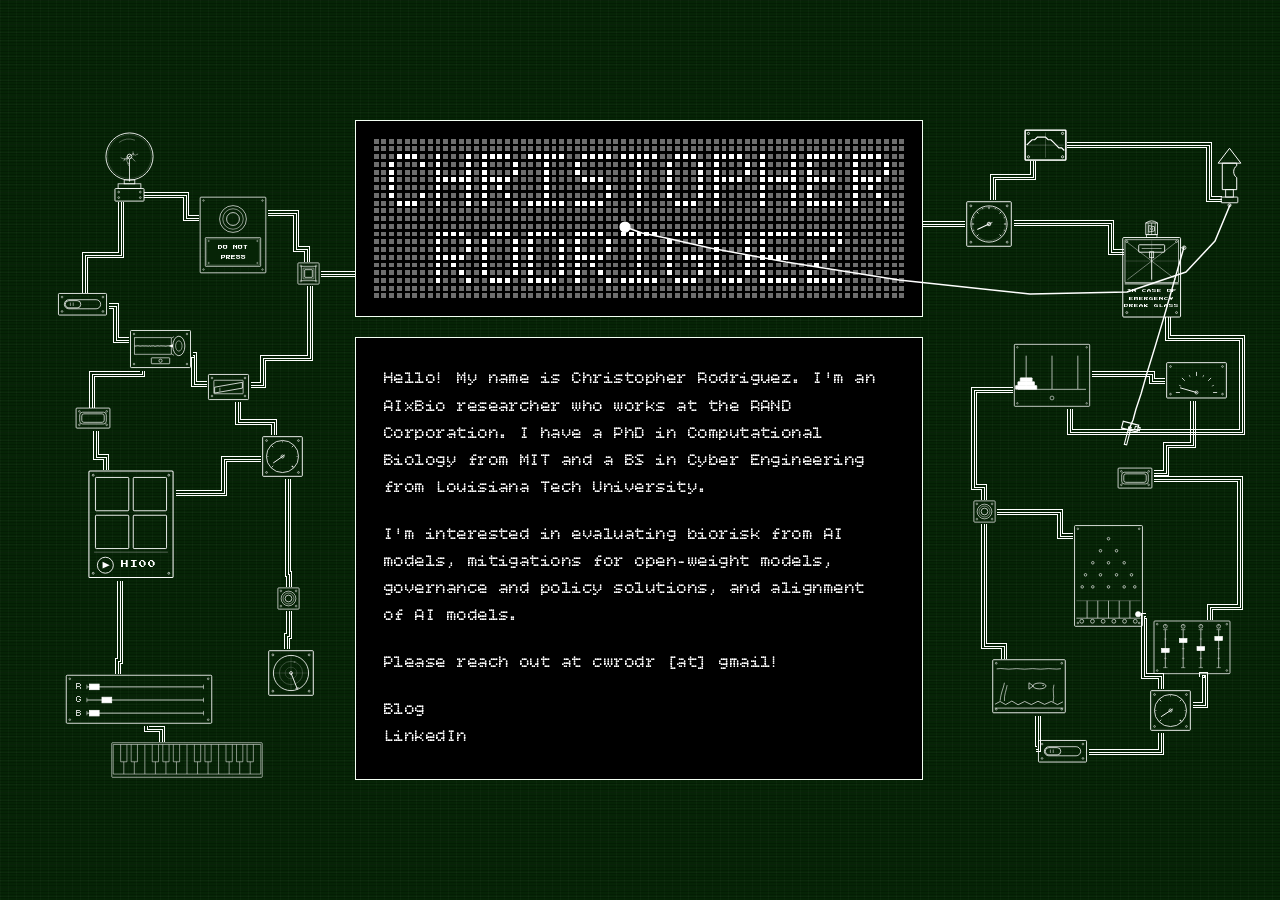
==== commit 20546596: "updates" ====
--- a/site/index.html
+++ b/site/index.html
@@ -16,9 +16,9 @@
     <aside class="ribbon ribbon-left" aria-label="Left circuitry">
       <div class="circuit-board">
         <svg class="traces" aria-hidden="true"></svg>
-        <script type="application/json" class="wire-spec">[{"a":"l-pl","fa":"right","ta":0.45,"b":"l-br","fb":"left","tb":0.42},{"a":"l-pl","fa":"bottom","ta":0.22,"b":"l-sl","fb":"top","tb":0.55,"via":[[40,20.4]]},{"a":"l-br","fa":"right","ta":0.5,"b":"l-bq","fb":"top","tb":0.45,"via":[[248,16.8]]},{"a":"l-sl","fa":"right","ta":0.55,"b":"l-se","fb":"left","tb":0.28},{"a":"l-se","fa":"right","ta":0.62,"b":"l-rk","fb":"left","tb":0.38},{"a":"l-se","fa":"bottom","ta":0.22,"b":"l-bw","fb":"top","tb":0.48,"via":[[48,38.4]]},{"a":"l-bq","fa":"bottom","ta":0.55,"b":"l-rk","fb":"right","tb":0.42,"via":[[262,36.0]]},{"a":"l-rk","fa":"bottom","ta":0.72,"b":"l-dt","fb":"top","tb":0.32},{"a":"l-bw","fa":"bottom","ta":0.58,"b":"l-sm","fb":"top","tb":0.22},{"a":"l-sm","fa":"right","ta":0.22,"b":"l-dt","fb":"left","tb":0.55,"via":[[176,50.8]]},{"a":"l-sm","fa":"bottom","ta":0.38,"b":"l-rgb","fb":"top","tb":0.36},{"a":"l-dt","fa":"bottom","ta":0.62,"b":"l-br2","fb":"top","tb":0.5},{"a":"l-br2","fa":"bottom","ta":0.5,"b":"l-mx","fb":"top","tb":0.68},{"a":"l-rgb","fa":"bottom","ta":0.55,"b":"l-kb","fb":"top","tb":0.34}]</script>
+        <script type="application/json" class="wire-spec">[{"a":"l-pl","fa":"right","ta":0.45,"b":"l-dn","fb":"left","tb":0.28},{"a":"l-pl","fa":"bottom","ta":0.22,"b":"l-sl","fb":"top","tb":0.55,"via":[[40,20.4]]},{"a":"l-dn","fa":"right","ta":0.22,"b":"l-bq","fb":"top","tb":0.45,"via":[[248,16.8]]},{"a":"l-sl","fa":"right","ta":0.55,"b":"l-se","fb":"left","tb":0.28},{"a":"l-se","fa":"right","ta":0.62,"b":"l-rk","fb":"left","tb":0.38},{"a":"l-se","fa":"bottom","ta":0.22,"b":"l-bw","fb":"top","tb":0.48,"via":[[48,38.4]]},{"a":"l-bq","fa":"bottom","ta":0.55,"b":"l-rk","fb":"right","tb":0.42,"via":[[262,36.0]]},{"a":"l-rk","fa":"bottom","ta":0.72,"b":"l-dt","fb":"top","tb":0.32},{"a":"l-bw","fa":"bottom","ta":0.58,"b":"l-sm","fb":"top","tb":0.22},{"a":"l-sm","fa":"right","ta":0.22,"b":"l-dt","fb":"left","tb":0.55,"via":[[176,50.8]]},{"a":"l-sm","fa":"bottom","ta":0.38,"b":"l-rgb","fb":"top","tb":0.36},{"a":"l-dt","fa":"bottom","ta":0.62,"b":"l-br2","fb":"top","tb":0.5},{"a":"l-br2","fa":"bottom","ta":0.5,"b":"l-rd","fb":"top","tb":0.42},{"a":"l-rgb","fa":"bottom","ta":0.55,"b":"l-kb","fb":"top","tb":0.34}]</script>
         <div class="circuit circuit-left" style="width:276px">
-        <div class="comp plasma" role="img" aria-label="Plasma ball. Touch the glass." data-port="6.6 29.8 14.8 6.4" data-faces="left right bottom" data-cid="l-pl" data-links="l-br l-sl" style="left:54px;top:1.6%"><svg xmlns="http://www.w3.org/2000/svg" viewBox="0 0 28 38" fill="none" stroke="#ffffff">
+        <div class="comp plasma" role="img" aria-label="Plasma ball. Touch the glass." data-port="6.6 29.8 14.8 6.4" data-faces="left right bottom" data-cid="l-pl" data-links="l-dn l-sl" style="left:54px;top:1.6%"><svg xmlns="http://www.w3.org/2000/svg" viewBox="0 0 28 38" fill="none" stroke="#ffffff">
   <title>Plasma ball</title>
   <g class="bolts">
     <path class="bolt" stroke-width="0.38" stroke-linecap="square" stroke-linejoin="miter"/>
@@ -44,18 +44,61 @@
   <circle cx="8.5" cy="34.4" r="0.45" stroke-width="0.28"/>
   <circle cx="19.5" cy="34.4" r="0.45" stroke-width="0.28"/>
 </svg></div>
-        <button type="button" class="comp button" aria-label="Round button" data-cid="l-br" data-links="l-pl l-bq" style="left:132px;top:13.2%"><svg xmlns="http://www.w3.org/2000/svg" viewBox="0 0 16 16" fill="none" stroke="#ffffff">
-  <title>Button</title>
-  <rect x="1.2" y="1.2" width="13.6" height="13.6" rx="0.5" stroke-width="0.45"/>
-  <circle cx="3.15" cy="3.15" r="0.55" stroke-width="0.3"/>
-  <circle cx="12.85" cy="3.15" r="0.55" stroke-width="0.3"/>
-  <circle cx="3.15" cy="12.85" r="0.55" stroke-width="0.3"/>
-  <circle cx="12.85" cy="12.85" r="0.55" stroke-width="0.3"/>
-  <circle cx="8" cy="8" r="4.7" stroke-width="0.4"/>
-  <circle cx="8" cy="8" r="3.5" stroke-width="0.3"/>
-  <circle class="face" cx="8" cy="8" r="2.15" stroke-width="0.45"/>
+        <button type="button" class="comp dnp" aria-label="Do not press." data-cid="l-dn" data-links="l-pl l-bq" style="left:150px;top:11.4%"><svg xmlns="http://www.w3.org/2000/svg" viewBox="0 0 42 48" fill="none" stroke="#ffffff">
+  <title>Do not press</title>
+  <rect x="1.3" y="1.3" width="39.4" height="45.4" rx="0.45" stroke-width="0.45"/>
+  <circle cx="3.3" cy="3.3" r="0.45" stroke-width="0.28"/>
+  <circle cx="38.7" cy="3.3" r="0.45" stroke-width="0.28"/>
+  <circle cx="3.3" cy="44.7" r="0.45" stroke-width="0.28"/>
+  <circle cx="38.7" cy="44.7" r="0.45" stroke-width="0.28"/>
+  <circle cx="21" cy="14.4" r="8.05" stroke-width="0.4"/>
+  <circle cx="21" cy="14.4" r="6.15" stroke-width="0.3"/>
+  <circle class="face" cx="21" cy="14.4" r="3.85" stroke-width="0.45"/>
+  <g class="guts">
+    <rect x="5.15" y="26.35" width="31.7" height="15.7" rx="0.2" stroke-width="0.28" opacity="0.45"/>
+    <g stroke-width="0.32" stroke-linecap="square" stroke-linejoin="miter">
+      <path d="M5.15 29.6H12.4L14.8 31.9H18.1"/>
+      <path d="M5.15 30.5H11.7L14.2 32.9H17.4"/>
+      <path d="M5.15 31.4H12.1L13.9 33.3H16.6"/>
+    </g>
+    <g stroke-width="0.32" stroke-linecap="square" stroke-linejoin="miter">
+      <path d="M36.85 28.7H29.8V32.2H26.4L24.2 34.6"/>
+      <path d="M36.85 29.6H30.7V33.1H27.2L25.1 35.4"/>
+      <path d="M36.85 30.5H31.6V33.9H28.1L26.2 36.1"/>
+    </g>
+    <path d="M8.4 36.2H13.2L15.6 38.8H20.4" stroke-width="0.32"/>
+    <path d="M8.4 37.1H12.6L15.1 39.6H19.2" stroke-width="0.32"/>
+    <path d="M8.4 38.0H13.0L14.7 40.0" stroke-width="0.32"/>
+    <path d="M21.6 27.2C24.8 27.6 26.9 30.8 25.4 33.7C23.8 36.8 19.6 37.6 18.2 34.8C17.1 32.6 19.4 31.2 21.1 32.4" stroke-width="0.34" stroke-linecap="round"/>
+    <path d="M31.2 36.4C33.6 37.2 34.8 39.6 33.1 41.2" stroke-width="0.3" stroke-linecap="round"/>
+    <path d="M22.8 39.2L25.6 41.4L28.8 40.6" stroke-width="0.3"/>
+    <circle cx="18.1" cy="31.9" r="0.42" fill="#ffffff" stroke="none"/>
+    <circle cx="24.2" cy="34.6" r="0.42" fill="#ffffff" stroke="none"/>
+    <circle cx="20.4" cy="38.8" r="0.38" fill="#ffffff" stroke="none"/>
+    <circle cx="26.2" cy="36.1" r="0.34" fill="#ffffff" stroke="none"/>
+    <circle cx="15.6" cy="27.9" r="0.32" stroke-width="0.24"/>
+    <circle cx="17.4" cy="27.9" r="0.32" stroke-width="0.24"/>
+    <circle cx="19.2" cy="27.9" r="0.32" stroke-width="0.24"/>
+    <circle cx="21.0" cy="27.9" r="0.32" stroke-width="0.24"/>
+    <circle cx="22.8" cy="27.9" r="0.32" stroke-width="0.24"/>
+    <line x1="15.6" y1="26.35" x2="15.6" y2="27.9" stroke-width="0.22"/>
+    <line x1="17.4" y1="26.35" x2="17.4" y2="27.9" stroke-width="0.22"/>
+    <line x1="19.2" y1="26.35" x2="19.2" y2="27.9" stroke-width="0.22"/>
+    <line x1="21.0" y1="26.35" x2="21.0" y2="27.9" stroke-width="0.22"/>
+    <line x1="22.8" y1="26.35" x2="22.8" y2="27.9" stroke-width="0.22"/>
+  </g>
+  <g class="plate">
+    <rect class="skin" x="4.4" y="25.6" width="33.2" height="17.2" rx="0.3" fill="#062406" stroke-width="0.4"/>
+    <rect x="5.15" y="26.35" width="31.7" height="15.7" rx="0.2" stroke-width="0.28" opacity="0.55"/>
+    <circle cx="6.4" cy="27.6" r="0.38" stroke-width="0.24"/>
+    <circle cx="35.6" cy="27.6" r="0.38" stroke-width="0.24"/>
+    <circle cx="6.4" cy="40.8" r="0.38" stroke-width="0.24"/>
+    <circle cx="35.6" cy="40.8" r="0.38" stroke-width="0.24"/>
+    <text class="plate-copy" x="21" y="33.1">DO NOT</text>
+    <text class="plate-copy" x="21" y="38.8">PRESS</text>
+  </g>
 </svg></button>
-        <button type="button" class="comp button" aria-label="Square button" data-cid="l-bq" data-links="l-br l-rk" style="left:248px;top:21.4%"><svg xmlns="http://www.w3.org/2000/svg" viewBox="0 0 16 16" fill="none" stroke="#ffffff">
+        <button type="button" class="comp button" aria-label="Square button" data-cid="l-bq" data-links="l-dn l-rk" style="left:248px;top:21.4%"><svg xmlns="http://www.w3.org/2000/svg" viewBox="0 0 16 16" fill="none" stroke="#ffffff">
   <title>Square button</title>
   <rect x="1.2" y="1.2" width="13.6" height="13.6" rx="0.5" stroke-width="0.45"/>
   <circle cx="3.15" cy="3.15" r="0.55" stroke-width="0.3"/>
@@ -171,7 +214,7 @@
   <text class="hi-label" x="15.4" y="44.6" fill="#ffffff" stroke="none" font-size="3.4">HI</text>
   <text class="hi" x="23.6" y="44.6" fill="#ffffff" stroke="none" font-size="3.4">00</text>
 </svg></div>
-        <button type="button" class="comp button" aria-label="Round button" data-cid="l-br2" data-links="l-dt l-mx" style="left:228px;top:70.6%"><svg xmlns="http://www.w3.org/2000/svg" viewBox="0 0 16 16" fill="none" stroke="#ffffff">
+        <button type="button" class="comp button" aria-label="Round button" data-cid="l-br2" data-links="l-dt l-rd" style="left:228px;top:70.6%"><svg xmlns="http://www.w3.org/2000/svg" viewBox="0 0 16 16" fill="none" stroke="#ffffff">
   <title>Button</title>
   <rect x="1.2" y="1.2" width="13.6" height="13.6" rx="0.5" stroke-width="0.45"/>
   <circle cx="3.15" cy="3.15" r="0.55" stroke-width="0.3"/>
@@ -182,57 +225,32 @@
   <circle cx="8" cy="8" r="3.5" stroke-width="0.3"/>
   <circle class="face" cx="8" cy="8" r="2.15" stroke-width="0.45"/>
 </svg></button>
-        <div class="comp mixer" role="group" aria-label="Mixer. Drag the four sliders." data-cid="l-mx" data-links="l-br2" style="left:184px;top:76.4%"><svg xmlns="http://www.w3.org/2000/svg" viewBox="0 0 48 34" fill="none" stroke="#ffffff">
-  <title>Mixer</title>
-  <rect x="1.2" y="1.2" width="45.6" height="31.6" rx="0.5" stroke-width="0.45"/>
-  <circle cx="3.1" cy="3.1" r="0.5" stroke-width="0.3"/>
-  <circle cx="44.9" cy="3.1" r="0.5" stroke-width="0.3"/>
-  <circle cx="3.1" cy="30.9" r="0.5" stroke-width="0.3"/>
-  <circle cx="44.9" cy="30.9" r="0.5" stroke-width="0.3"/>
-  <g class="fader" data-channel="1">
-    <circle cx="8" cy="4.4" r="1.15" stroke-width="0.35"/>
-    <line x1="8" y1="3.25" x2="8" y2="4.4" stroke-width="0.3"/>
-    <line class="track" x1="8" y1="6.4" x2="8" y2="29.2" stroke-width="0.4"/>
-    <line x1="6.7" y1="6.4" x2="9.3" y2="6.4" stroke-width="0.28"/>
-    <line x1="6.7" y1="29.2" x2="9.3" y2="29.2" stroke-width="0.28"/>
-    <line x1="7.2" y1="12" x2="8.8" y2="12" stroke-width="0.22"/>
-    <line x1="7.2" y1="17.8" x2="8.8" y2="17.8" stroke-width="0.22"/>
-    <line x1="7.2" y1="23.6" x2="8.8" y2="23.6" stroke-width="0.22"/>
-    <rect class="cap" x="5.7" y="16.6" width="4.6" height="2.4" stroke-width="0.4"/>
-  </g>
-  <g class="fader" data-channel="2">
-    <circle cx="18.7" cy="4.4" r="1.15" stroke-width="0.35"/>
-    <line x1="18.7" y1="3.25" x2="18.7" y2="4.4" stroke-width="0.3"/>
-    <line class="track" x1="18.7" y1="6.4" x2="18.7" y2="29.2" stroke-width="0.4"/>
-    <line x1="17.4" y1="6.4" x2="20" y2="6.4" stroke-width="0.28"/>
-    <line x1="17.4" y1="29.2" x2="20" y2="29.2" stroke-width="0.28"/>
-    <line x1="17.9" y1="12" x2="19.5" y2="12" stroke-width="0.22"/>
-    <line x1="17.9" y1="17.8" x2="19.5" y2="17.8" stroke-width="0.22"/>
-    <line x1="17.9" y1="23.6" x2="19.5" y2="23.6" stroke-width="0.22"/>
-    <rect class="cap" x="16.4" y="10.2" width="4.6" height="2.4" stroke-width="0.4"/>
-  </g>
-  <g class="fader" data-channel="3">
-    <circle cx="29.3" cy="4.4" r="1.15" stroke-width="0.35"/>
-    <line x1="29.3" y1="3.25" x2="29.3" y2="4.4" stroke-width="0.3"/>
-    <line class="track" x1="29.3" y1="6.4" x2="29.3" y2="29.2" stroke-width="0.4"/>
-    <line x1="28" y1="6.4" x2="30.6" y2="6.4" stroke-width="0.28"/>
-    <line x1="28" y1="29.2" x2="30.6" y2="29.2" stroke-width="0.28"/>
-    <line x1="28.5" y1="12" x2="30.1" y2="12" stroke-width="0.22"/>
-    <line x1="28.5" y1="17.8" x2="30.1" y2="17.8" stroke-width="0.22"/>
-    <line x1="28.5" y1="23.6" x2="30.1" y2="23.6" stroke-width="0.22"/>
-    <rect class="cap" x="27" y="15.4" width="4.6" height="2.4" stroke-width="0.4"/>
-  </g>
-  <g class="fader" data-channel="4">
-    <circle cx="40" cy="4.4" r="1.15" stroke-width="0.35"/>
-    <line x1="40" y1="3.25" x2="40" y2="4.4" stroke-width="0.3"/>
-    <line class="track" x1="40" y1="6.4" x2="40" y2="29.2" stroke-width="0.4"/>
-    <line x1="38.7" y1="6.4" x2="41.3" y2="6.4" stroke-width="0.28"/>
-    <line x1="38.7" y1="29.2" x2="41.3" y2="29.2" stroke-width="0.28"/>
-    <line x1="39.2" y1="12" x2="40.8" y2="12" stroke-width="0.22"/>
-    <line x1="39.2" y1="17.8" x2="40.8" y2="17.8" stroke-width="0.22"/>
-    <line x1="39.2" y1="23.6" x2="40.8" y2="23.6" stroke-width="0.22"/>
-    <rect class="cap" x="37.7" y="8.8" width="4.6" height="2.4" stroke-width="0.4"/>
-  </g>
+        <div class="comp radar" role="img" aria-label="Radar. Contacts appear as chaos rises." data-cid="l-rd" data-links="l-br2" style="left:218px;top:80.0%"><svg xmlns="http://www.w3.org/2000/svg" viewBox="0 0 24 24" fill="none" stroke="#ffffff">
+  <title>Radar</title>
+  <rect x="1.3" y="1.3" width="21.4" height="21.4" rx="0.4" stroke-width="0.45"/>
+  <circle cx="3.3" cy="3.3" r="0.45" stroke-width="0.28"/>
+  <circle cx="20.7" cy="3.3" r="0.45" stroke-width="0.28"/>
+  <circle cx="3.3" cy="20.7" r="0.45" stroke-width="0.28"/>
+  <circle cx="20.7" cy="20.7" r="0.45" stroke-width="0.28"/>
+  <circle cx="12" cy="12" r="8.45" stroke-width="0.4"/>
+  <circle cx="12" cy="12" r="5.6" stroke-width="0.22" opacity="0.45"/>
+  <circle cx="12" cy="12" r="2.8" stroke-width="0.2" opacity="0.35"/>
+  <line x1="12" y1="3.55" x2="12" y2="20.45" stroke-width="0.18" opacity="0.35"/>
+  <line x1="3.55" y1="12" x2="20.45" y2="12" stroke-width="0.18" opacity="0.35"/>
+  <g class="sweep" transform="rotate(0 12 12)">
+    <line x1="12" y1="12" x2="12" y2="3.55" stroke-width="0.4"/>
+    <line x1="11.2" y1="4.2" x2="12.8" y2="4.2" stroke-width="0.28"/>
+  </g>
+  <circle class="blip" cx="14.8" cy="7.2" r="0.48" fill="#ffffff" stroke="none" opacity="0"/>
+  <circle class="blip" cx="16.6" cy="10.4" r="0.48" fill="#ffffff" stroke="none" opacity="0"/>
+  <circle class="blip" cx="17.1" cy="14.8" r="0.48" fill="#ffffff" stroke="none" opacity="0"/>
+  <circle class="blip" cx="13.4" cy="17.6" r="0.48" fill="#ffffff" stroke="none" opacity="0"/>
+  <circle class="blip" cx="8.2" cy="16.9" r="0.48" fill="#ffffff" stroke="none" opacity="0"/>
+  <circle class="blip" cx="6.4" cy="13.1" r="0.48" fill="#ffffff" stroke="none" opacity="0"/>
+  <circle class="blip" cx="7.1" cy="7.8" r="0.48" fill="#ffffff" stroke="none" opacity="0"/>
+  <circle class="blip" cx="10.6" cy="5.6" r="0.48" fill="#ffffff" stroke="none" opacity="0"/>
+  <circle cx="12" cy="12" r="0.7" stroke-width="0.35"/>
+  <circle cx="12" cy="12" r="0.22" fill="#ffffff" stroke="none"/>
 </svg></div>
         <div class="comp rgb" role="group" aria-label="RGB board. Slide R, G, and B to change the background." data-faces="top bottom" data-cid="l-rgb" data-links="l-sm l-kb" style="left:16px;top:83.8%"><svg xmlns="http://www.w3.org/2000/svg" viewBox="0 0 80 28" fill="none" stroke="#ffffff">
   <title>RGB board</title>
@@ -1811,7 +1829,7 @@
     <aside class="ribbon ribbon-right" aria-label="Right circuitry">
       <div class="circuit-board">
         <svg class="traces" aria-hidden="true"></svg>
-        <script type="application/json" class="wire-spec">[{"a":"r-sc","fa":"right","ta":0.5,"b":"r-wh","fb":"left","tb":0.22},{"a":"r-sc","fa":"bottom","ta":0.2,"b":"r-dp","fb":"top","tb":0.58,"via":[[48,8.6]]},{"a":"r-dp","fa":"right","ta":0.48,"b":"r-al","fb":"left","tb":0.18},{"a":"r-al","fa":"bottom","ta":0.78,"b":"r-hn","fb":"bottom","tb":0.72,"via":[[288,33.0],[288,47.2],[116,47.2]]},{"a":"r-hn","fa":"right","ta":0.48,"b":"r-dv","fb":"left","tb":0.5},{"a":"r-hn","fa":"left","ta":0.72,"b":"r-br","fb":"top","tb":0.48,"via":[[20,41.4],[20,55.2]]},{"a":"r-dv","fa":"bottom","ta":0.45,"b":"r-bw","fb":"right","tb":0.28,"via":[[226,49.2]]},{"a":"r-br","fa":"right","ta":0.5,"b":"r-ga","fb":"left","tb":0.12},{"a":"r-br","fa":"bottom","ta":0.48,"b":"r-tk","fb":"top","tb":0.18,"via":[[30,70.0]]},{"a":"r-bw","fa":"right","ta":0.55,"b":"r-bq","fb":"top","tb":0.4,"via":[[286,54.2],[286,70.4]]},{"a":"r-bq","fa":"bottom","ta":0.5,"b":"r-dt","fb":"right","tb":0.38,"via":[[286,82.2]]},{"a":"r-ga","fa":"right","ta":0.88,"b":"r-dt","fb":"top","tb":0.28,"via":[[208,80.6]]},{"a":"r-tk","fa":"bottom","ta":0.62,"b":"r-sl","fb":"left","tb":0.4},{"a":"r-dt","fa":"bottom","ta":0.28,"b":"r-sl","fb":"right","tb":0.52}]</script>
+        <script type="application/json" class="wire-spec">[{"a":"r-sc","fa":"right","ta":0.5,"b":"r-wh","fb":"left","tb":0.22},{"a":"r-sc","fa":"bottom","ta":0.2,"b":"r-dp","fb":"top","tb":0.58,"via":[[48,8.6]]},{"a":"r-dp","fa":"right","ta":0.48,"b":"r-al","fb":"left","tb":0.18},{"a":"r-al","fa":"bottom","ta":0.78,"b":"r-hn","fb":"bottom","tb":0.72,"via":[[288,33.0],[288,47.2],[116,47.2]]},{"a":"r-hn","fa":"right","ta":0.48,"b":"r-dv","fb":"left","tb":0.5},{"a":"r-hn","fa":"left","ta":0.72,"b":"r-br","fb":"top","tb":0.48,"via":[[20,41.4],[20,55.2]]},{"a":"r-dv","fa":"bottom","ta":0.45,"b":"r-bw","fb":"right","tb":0.28,"via":[[226,49.2]]},{"a":"r-br","fa":"right","ta":0.5,"b":"r-ga","fb":"left","tb":0.12},{"a":"r-br","fa":"bottom","ta":0.48,"b":"r-tk","fb":"top","tb":0.18,"via":[[30,70.0]]},{"a":"r-bw","fa":"right","ta":0.55,"b":"r-mx","fb":"top","tb":0.72,"via":[[286,54.2],[286,73.0]]},{"a":"r-mx","fa":"bottom","ta":0.62,"b":"r-dt","fb":"right","tb":0.38,"via":[[286,84.0]]},{"a":"r-ga","fa":"right","ta":0.88,"b":"r-dt","fb":"top","tb":0.28,"via":[[190,83.0]]},{"a":"r-tk","fa":"bottom","ta":0.62,"b":"r-sl","fb":"left","tb":0.4},{"a":"r-dt","fa":"bottom","ta":0.28,"b":"r-sl","fb":"right","tb":0.52}]</script>
         <div class="circuit circuit-right" style="width:302px">
         <button type="button" class="comp scope" aria-label="Oscilloscope, hold to increase sweep speed" data-cid="r-sc" data-links="r-wh r-dp" style="left:70px;top:1.4%"><svg xmlns="http://www.w3.org/2000/svg" viewBox="0 0 16 12" fill="none" stroke="#ffffff">
   <title>Oscilloscope</title>
@@ -1946,7 +1964,7 @@
   <circle cx="16" cy="16" r="0.75" stroke-width="0.35"/>
   <circle cx="16" cy="16" r="0.24" fill="#ffffff" stroke="none"/>
 </svg></div>
-        <button type="button" class="comp button button-wide" aria-label="Bar button" data-cid="r-bw" data-links="r-dv r-bq" style="left:162px;top:52.4%"><svg xmlns="http://www.w3.org/2000/svg" viewBox="0 0 22 14" fill="none" stroke="#ffffff">
+        <button type="button" class="comp button button-wide" aria-label="Bar button" data-cid="r-bw" data-links="r-dv r-mx" style="left:162px;top:52.4%"><svg xmlns="http://www.w3.org/2000/svg" viewBox="0 0 22 14" fill="none" stroke="#ffffff">
   <title>Bar button</title>
   <rect x="1.2" y="1.2" width="19.6" height="11.6" rx="0.5" stroke-width="0.45"/>
   <circle cx="3.1" cy="3.1" r="0.5" stroke-width="0.28"/>
@@ -2004,17 +2022,58 @@
   <circle class="peg" cx="34.4" cy="35" r="0.7" stroke-width="0.35"/>
   <circle class="ball" cx="20" cy="4.6" r="1.45" fill="#ffffff" stroke="#ffffff" stroke-width="0.3"/>
 </svg></div>
-        <button type="button" class="comp button" aria-label="Square button" data-cid="r-bq" data-links="r-bw r-dt" style="left:270px;top:73.2%"><svg xmlns="http://www.w3.org/2000/svg" viewBox="0 0 16 16" fill="none" stroke="#ffffff">
-  <title>Square button</title>
-  <rect x="1.2" y="1.2" width="13.6" height="13.6" rx="0.5" stroke-width="0.45"/>
-  <circle cx="3.15" cy="3.15" r="0.55" stroke-width="0.3"/>
-  <circle cx="12.85" cy="3.15" r="0.55" stroke-width="0.3"/>
-  <circle cx="3.15" cy="12.85" r="0.55" stroke-width="0.3"/>
-  <circle cx="12.85" cy="12.85" r="0.55" stroke-width="0.3"/>
-  <rect x="3.4" y="3.4" width="9.2" height="9.2" rx="0.35" stroke-width="0.4"/>
-  <rect x="4.55" y="4.55" width="6.9" height="6.9" rx="0.25" stroke-width="0.3"/>
-  <rect class="face" x="5.55" y="5.55" width="4.9" height="4.9" rx="0.2" stroke-width="0.45"/>
-</svg></button>
+        <div class="comp mixer" role="group" aria-label="Mixer. Drag the four sliders." data-cid="r-mx" data-links="r-bw r-dt" style="left:198px;top:75.6%"><svg xmlns="http://www.w3.org/2000/svg" viewBox="0 0 48 34" fill="none" stroke="#ffffff">
+  <title>Mixer</title>
+  <rect x="1.2" y="1.2" width="45.6" height="31.6" rx="0.5" stroke-width="0.45"/>
+  <circle cx="3.1" cy="3.1" r="0.5" stroke-width="0.3"/>
+  <circle cx="44.9" cy="3.1" r="0.5" stroke-width="0.3"/>
+  <circle cx="3.1" cy="30.9" r="0.5" stroke-width="0.3"/>
+  <circle cx="44.9" cy="30.9" r="0.5" stroke-width="0.3"/>
+  <g class="fader" data-channel="1">
+    <circle cx="8" cy="4.4" r="1.15" stroke-width="0.35"/>
+    <line x1="8" y1="3.25" x2="8" y2="4.4" stroke-width="0.3"/>
+    <line class="track" x1="8" y1="6.4" x2="8" y2="29.2" stroke-width="0.4"/>
+    <line x1="6.7" y1="6.4" x2="9.3" y2="6.4" stroke-width="0.28"/>
+    <line x1="6.7" y1="29.2" x2="9.3" y2="29.2" stroke-width="0.28"/>
+    <line x1="7.2" y1="12" x2="8.8" y2="12" stroke-width="0.22"/>
+    <line x1="7.2" y1="17.8" x2="8.8" y2="17.8" stroke-width="0.22"/>
+    <line x1="7.2" y1="23.6" x2="8.8" y2="23.6" stroke-width="0.22"/>
+    <rect class="cap" x="5.7" y="16.6" width="4.6" height="2.4" stroke-width="0.4"/>
+  </g>
+  <g class="fader" data-channel="2">
+    <circle cx="18.7" cy="4.4" r="1.15" stroke-width="0.35"/>
+    <line x1="18.7" y1="3.25" x2="18.7" y2="4.4" stroke-width="0.3"/>
+    <line class="track" x1="18.7" y1="6.4" x2="18.7" y2="29.2" stroke-width="0.4"/>
+    <line x1="17.4" y1="6.4" x2="20" y2="6.4" stroke-width="0.28"/>
+    <line x1="17.4" y1="29.2" x2="20" y2="29.2" stroke-width="0.28"/>
+    <line x1="17.9" y1="12" x2="19.5" y2="12" stroke-width="0.22"/>
+    <line x1="17.9" y1="17.8" x2="19.5" y2="17.8" stroke-width="0.22"/>
+    <line x1="17.9" y1="23.6" x2="19.5" y2="23.6" stroke-width="0.22"/>
+    <rect class="cap" x="16.4" y="10.2" width="4.6" height="2.4" stroke-width="0.4"/>
+  </g>
+  <g class="fader" data-channel="3">
+    <circle cx="29.3" cy="4.4" r="1.15" stroke-width="0.35"/>
+    <line x1="29.3" y1="3.25" x2="29.3" y2="4.4" stroke-width="0.3"/>
+    <line class="track" x1="29.3" y1="6.4" x2="29.3" y2="29.2" stroke-width="0.4"/>
+    <line x1="28" y1="6.4" x2="30.6" y2="6.4" stroke-width="0.28"/>
+    <line x1="28" y1="29.2" x2="30.6" y2="29.2" stroke-width="0.28"/>
+    <line x1="28.5" y1="12" x2="30.1" y2="12" stroke-width="0.22"/>
+    <line x1="28.5" y1="17.8" x2="30.1" y2="17.8" stroke-width="0.22"/>
+    <line x1="28.5" y1="23.6" x2="30.1" y2="23.6" stroke-width="0.22"/>
+    <rect class="cap" x="27" y="15.4" width="4.6" height="2.4" stroke-width="0.4"/>
+  </g>
+  <g class="fader" data-channel="4">
+    <circle cx="40" cy="4.4" r="1.15" stroke-width="0.35"/>
+    <line x1="40" y1="3.25" x2="40" y2="4.4" stroke-width="0.3"/>
+    <line class="track" x1="40" y1="6.4" x2="40" y2="29.2" stroke-width="0.4"/>
+    <line x1="38.7" y1="6.4" x2="41.3" y2="6.4" stroke-width="0.28"/>
+    <line x1="38.7" y1="29.2" x2="41.3" y2="29.2" stroke-width="0.28"/>
+    <line x1="39.2" y1="12" x2="40.8" y2="12" stroke-width="0.22"/>
+    <line x1="39.2" y1="17.8" x2="40.8" y2="17.8" stroke-width="0.22"/>
+    <line x1="39.2" y1="23.6" x2="40.8" y2="23.6" stroke-width="0.22"/>
+    <rect class="cap" x="37.7" y="8.8" width="4.6" height="2.4" stroke-width="0.4"/>
+  </g>
+</svg></div>
         <button type="button" class="comp tank" aria-label="Fish tank. The fish is swimming." data-cid="r-tk" data-links="r-br r-sl" style="left:36px;top:81.4%"><svg xmlns="http://www.w3.org/2000/svg" viewBox="0 0 40 30" fill="none" stroke="#ffffff">
   <title>Fish tank</title>
   <rect class="frame" x="1.4" y="1.4" width="37.2" height="27.2" rx="0.45" stroke-width="0.45"/>
@@ -2034,7 +2093,7 @@
     <circle cx="2.2" cy="-0.35" r="0.32" fill="#ffffff" stroke="none"/>
   </g>
 </svg></button>
-        <div class="comp dial dial-temp" role="img" aria-label="Temperature dial." data-cid="r-dt" data-links="r-bq r-ga r-sl" style="left:194px;top:86.0%"><svg xmlns="http://www.w3.org/2000/svg" viewBox="0 0 22 22" fill="none" stroke="#ffffff">
+        <div class="comp dial dial-temp" role="img" aria-label="Temperature dial." data-cid="r-dt" data-links="r-mx r-ga r-sl" style="left:194px;top:86.0%"><svg xmlns="http://www.w3.org/2000/svg" viewBox="0 0 22 22" fill="none" stroke="#ffffff">
   <title>Temp dial</title>
   <rect x="1.3" y="1.3" width="19.4" height="19.4" rx="0.4" stroke-width="0.45"/>
   <circle cx="3.2" cy="3.2" r="0.42" stroke-width="0.28"/>
@@ -2079,6 +2138,6 @@
       </div>
     </aside>
   </div>
-  <script src="assets/circuit.js?v=chaos12"></script>
+  <script src="assets/circuit.js?v=chaos20"></script>
 </body>
 </html>
--- a/site/styles.css
+++ b/site/styles.css
@@ -0,0 +1,628 @@
+*,
+*::before,
+*::after {
+  box-sizing: border-box;
+}
+
+:root {
+  --bg: #062406;
+  --panel: #000000;
+  --slot: #031203;
+  --text: #ffffff;
+  --line: #f4fff4;
+  --px-on: #ffffff;
+  --px-off: #6e6e6e;
+  --pixel: 1px;
+  --ribbon-left: 276px;
+  --ribbon-right: 302px;
+}
+
+html {
+  overflow-x: auto;
+}
+
+html,
+body {
+  margin: 0;
+  min-height: 100%;
+  min-width: calc(var(--ribbon-right) * 4);
+}
+
+body {
+  min-height: 100vh;
+  display: flex;
+  flex-direction: column;
+  justify-content: center;
+  align-items: stretch;
+  overflow-x: auto;
+  padding: clamp(16px, 4vw, 48px);
+  background: var(--bg);
+  color: var(--text);
+  font-family: "Bitcount Grid Single", "Courier New", Courier, monospace;
+  letter-spacing: 0.03em;
+}
+
+.scanlines,
+.pixel-grid {
+  pointer-events: none;
+  position: fixed;
+  inset: 0;
+}
+
+.scanlines {
+  background: repeating-linear-gradient(
+    to bottom,
+    rgba(0, 0, 0, 0.18) 0,
+    rgba(0, 0, 0, 0.18) 1px,
+    transparent 1px,
+    transparent 3px
+  );
+  z-index: 2;
+}
+
+.pixel-grid {
+  background-image:
+    linear-gradient(rgba(255, 255, 255, 0.025) 1px, transparent 1px),
+    linear-gradient(90deg, rgba(255, 255, 255, 0.025) 1px, transparent 1px);
+  background-size: 8px 8px;
+  z-index: 1;
+}
+
+.page {
+  position: relative;
+  z-index: 3;
+  display: flex;
+  align-items: stretch;
+  justify-content: center;
+  gap: clamp(16px, 2.4vw, 36px);
+  width: min(1480px, 100%);
+  min-width: calc(var(--ribbon-right) * 4);
+  margin-inline: auto;
+  flex-shrink: 0;
+}
+
+.page-feeds {
+  position: absolute;
+  inset: 0;
+  overflow: visible;
+  pointer-events: none;
+  z-index: 0;
+}
+
+.cabinet {
+  position: relative;
+  z-index: 1;
+  flex: 1 1 auto;
+  width: min(920px, 100%);
+  display: flex;
+  flex-direction: column;
+  gap: 20px;
+}
+
+.panel {
+  background: var(--panel);
+  border: 1px solid var(--line);
+  padding: clamp(16px, 3vw, 28px);
+}
+
+.name-panel {
+  padding: clamp(10px, 2vw, 18px);
+}
+
+.comp.keyboard {
+  width: 154px;
+  cursor: default;
+}
+
+.keyboard .key {
+  cursor: pointer;
+  pointer-events: all;
+  fill: transparent;
+  stroke: none;
+}
+
+.keyboard .key.down {
+  fill: #ffffff;
+}
+
+.led-grid {
+  display: grid;
+  grid-template-columns: repeat(var(--led-cols), minmax(0, 1fr));
+  gap: clamp(1px, 0.22vw, 3px);
+  width: 100%;
+}
+
+.px {
+  width: 100%;
+  aspect-ratio: 1;
+  background: var(--px-off);
+}
+
+.px.on {
+  background: var(--px-on);
+}
+
+.stub-panel {
+  text-align: left;
+}
+
+.stub-panel p {
+  margin: 0 0 1.15em;
+  color: var(--text);
+  font-size: clamp(14px, 1.85vw, 17px);
+  line-height: 1.6;
+}
+
+.stub-panel p:last-child {
+  margin-bottom: 0;
+}
+
+.ribbon {
+  position: relative;
+  z-index: 1;
+  flex: 0 0 auto;
+  display: flex;
+  align-items: stretch;
+  justify-content: center;
+  width: auto;
+  user-select: none;
+}
+
+.circuit-board {
+  position: relative;
+  height: 100%;
+}
+
+.circuit {
+  position: relative;
+  z-index: 1;
+  height: 100%;
+  min-height: 420px;
+}
+
+.circuit .comp {
+  position: absolute;
+  z-index: 1;
+}
+
+.circuit-board > .traces {
+  position: absolute;
+  overflow: visible;
+  pointer-events: none;
+  z-index: 0;
+}
+
+.comp {
+  appearance: none;
+  background: none;
+  border: 0;
+  padding: 0;
+  margin: 0;
+  color: inherit;
+  cursor: pointer;
+  display: block;
+  touch-action: none;
+}
+
+.comp.button {
+  width: 25px;
+}
+
+.comp.dnp {
+  width: 70px;
+}
+
+.comp.dnp svg {
+  overflow: visible;
+}
+
+.dnp .guts {
+  pointer-events: none;
+}
+
+.dnp .plate .skin,
+.dnp-sparks .skin {
+  fill: #062406;
+}
+
+.dnp .plate-copy,
+.dnp-sparks .plate-copy {
+  font-family: "Press Start 2P", "Courier New", Courier, monospace;
+  font-size: 2.85px;
+  fill: #ffffff;
+  stroke: none;
+  text-anchor: middle;
+}
+
+.dnp.pressed .face {
+  fill: #ffffff;
+}
+
+.dnp-sparks,
+.site-fire {
+  position: fixed;
+  pointer-events: none;
+  z-index: 6;
+  overflow: visible;
+}
+
+.dnp-sparks {
+  left: 0;
+  top: 0;
+}
+
+.site-fire {
+  left: 0;
+  right: 0;
+  bottom: 0;
+  width: 100%;
+  height: 220px;
+}
+
+.comp.button-wide {
+  width: 38px;
+}
+
+.comp.switch {
+  width: 48px;
+}
+
+.comp.switch-slide {
+  width: 53px;
+}
+
+.comp.switch-rocker {
+  width: 45px;
+}
+
+.comp.scope {
+  width: 43px;
+}
+
+.comp.plasma {
+  width: 55px;
+  cursor: pointer;
+}
+
+.plasma .bolt {
+  pointer-events: none;
+  opacity: 0.62;
+}
+
+.plasma.touching .bolt {
+  opacity: 1;
+}
+
+.plasma.touching .electrode {
+  fill: #ffffff;
+}
+
+.comp.seismo {
+  width: 65px;
+}
+
+.seismo .trace,
+.seismo .pen {
+  pointer-events: none;
+}
+
+.comp.simon {
+  width: 90px;
+  cursor: default;
+}
+
+.simon .pad,
+.simon .play {
+  cursor: pointer;
+  fill: transparent;
+}
+
+.simon .pad.on,
+.simon .play.on {
+  fill: #ffffff;
+}
+
+.simon .play.on path {
+  fill: transparent;
+}
+
+.simon .hi,
+.simon .hi-label {
+  font-family: "Press Start 2P", "Courier New", Courier, monospace;
+  pointer-events: none;
+}
+
+.seismo.shaking {
+  animation: seismo-shake 0.7s steps(2, end);
+}
+
+@keyframes seismo-shake {
+  0%,
+  100% {
+    transform: translate(0, 0);
+  }
+  10% {
+    transform: translate(-2px, 1px) rotate(-1.4deg);
+  }
+  22% {
+    transform: translate(2px, -1px) rotate(1.2deg);
+  }
+  36% {
+    transform: translate(-2px, -1px) rotate(-0.8deg);
+  }
+  50% {
+    transform: translate(2px, 1px) rotate(1deg);
+  }
+  64% {
+    transform: translate(-1px, 2px) rotate(-0.6deg);
+  }
+  78% {
+    transform: translate(1px, -2px) rotate(0.5deg);
+  }
+}
+
+.comp.dial {
+  width: 50px;
+  cursor: default;
+  pointer-events: none;
+}
+
+.comp.radar {
+  width: 50px;
+  cursor: default;
+  pointer-events: none;
+}
+
+.radar .blip {
+  fill: #ffffff;
+  stroke: none;
+}
+
+.comp.dial-vu {
+  width: 65px;
+}
+
+.comp.dial-temp {
+  width: 45px;
+}
+
+.comp.hanoi {
+  width: 80px;
+  cursor: default;
+}
+
+.hanoi .disk {
+  fill: #ffffff;
+  cursor: grab;
+}
+
+.hanoi.dragging .disk {
+  cursor: grabbing;
+}
+
+.hanoi .lamp {
+  fill: none;
+}
+
+.hanoi.solved .lamp {
+  fill: #ffffff;
+}
+
+.comp.alarm {
+  width: 68px;
+  cursor: default;
+}
+
+.comp.alarm svg {
+  overflow: visible;
+}
+
+.alarm .lever {
+  pointer-events: none;
+  fill: transparent;
+}
+
+.alarm.broken .lever {
+  pointer-events: all;
+  cursor: ns-resize;
+}
+
+.alarm.broken .glass {
+  display: none;
+}
+
+.alarm .beam {
+  opacity: 0;
+}
+
+.alarm.latched .beam {
+  opacity: 0.92;
+}
+
+.alarm.latched .beam.dim {
+  opacity: 0.28;
+}
+
+.alarm .rotor,
+.alarm .beam {
+  pointer-events: none;
+}
+
+.alarm .plate {
+  font-family: "Press Start 2P", "Courier New", Courier, monospace;
+  pointer-events: none;
+}
+
+.comp.whistle {
+  width: 35px;
+}
+
+.comp.mixer {
+  width: 80px;
+  cursor: default;
+}
+
+.mixer .cap {
+  cursor: ns-resize;
+  fill: #ffffff;
+}
+
+.comp.rgb {
+  width: 150px;
+  cursor: default;
+}
+
+.rgb .cap {
+  cursor: ew-resize;
+  fill: #ffffff;
+}
+
+.rgb .rgb-label {
+  font-family: "Bitcount Grid Single", "Courier New", Courier, monospace;
+  font-size: 5.2px;
+  fill: #ffffff;
+  stroke: none;
+}
+
+.comp.tank {
+  width: 78px;
+  cursor: pointer;
+}
+
+.tank .fish {
+  pointer-events: none;
+}
+
+.comp.galton {
+  width: 73px;
+  cursor: default;
+}
+
+.galton .ball {
+  cursor: grab;
+}
+
+.galton.dragging .ball {
+  cursor: grabbing;
+}
+
+.galton .bin.lit {
+  fill: #ffffff;
+}
+
+.galton .bin {
+  fill: none;
+}
+
+.comp.whistle svg {
+  overflow: visible;
+}
+
+.whistle .steam {
+  opacity: 0;
+}
+
+.whistle.blowing .steam {
+  opacity: 1;
+}
+
+.ribbon,
+.circuit-board,
+.circuit {
+  overflow: visible;
+}
+
+.cord-layer.dragging .cord-ring,
+.cord-layer.dragging .cord-hammer {
+  cursor: grabbing;
+}
+
+.cord-layer {
+  position: fixed;
+  inset: 0;
+  width: 100%;
+  height: 100%;
+  z-index: 4;
+  pointer-events: none;
+  overflow: visible;
+}
+
+.cord-ring,
+.cord-hammer {
+  pointer-events: auto;
+  cursor: grab;
+  touch-action: none;
+}
+
+.comp svg {
+  display: block;
+  width: 100%;
+  height: auto;
+}
+
+.comp:focus-visible {
+  outline: 1px solid var(--line);
+  outline-offset: 2px;
+}
+
+.paddle-on {
+  display: none;
+}
+
+.button.pressed .face {
+  fill: #ffffff;
+}
+
+.switch.on .paddle-off {
+  display: none;
+}
+
+.switch.on .paddle-on {
+  display: block;
+}
+
+.scope.holding .screen {
+  fill: #ffffff;
+}
+
+.scope.holding .wave {
+  stroke: #062406;
+}
+
+.sr-only {
+  position: absolute;
+  width: 1px;
+  height: 1px;
+  padding: 0;
+  margin: -1px;
+  overflow: hidden;
+  clip: rect(0, 0, 0, 0);
+  white-space: nowrap;
+  border: 0;
+}
+
+@media (max-width: 720px) {
+  .page {
+    display: grid;
+    grid-template-columns: 1fr 1fr;
+    align-items: stretch;
+  }
+
+  .cabinet {
+    grid-column: 1 / -1;
+    grid-row: 1;
+    width: 100%;
+  }
+
+  .ribbon-left {
+    grid-row: 2;
+  }
+
+  .ribbon-right {
+    grid-row: 2;
+  }
+
+  .ribbon {
+    justify-self: center;
+  }
+}
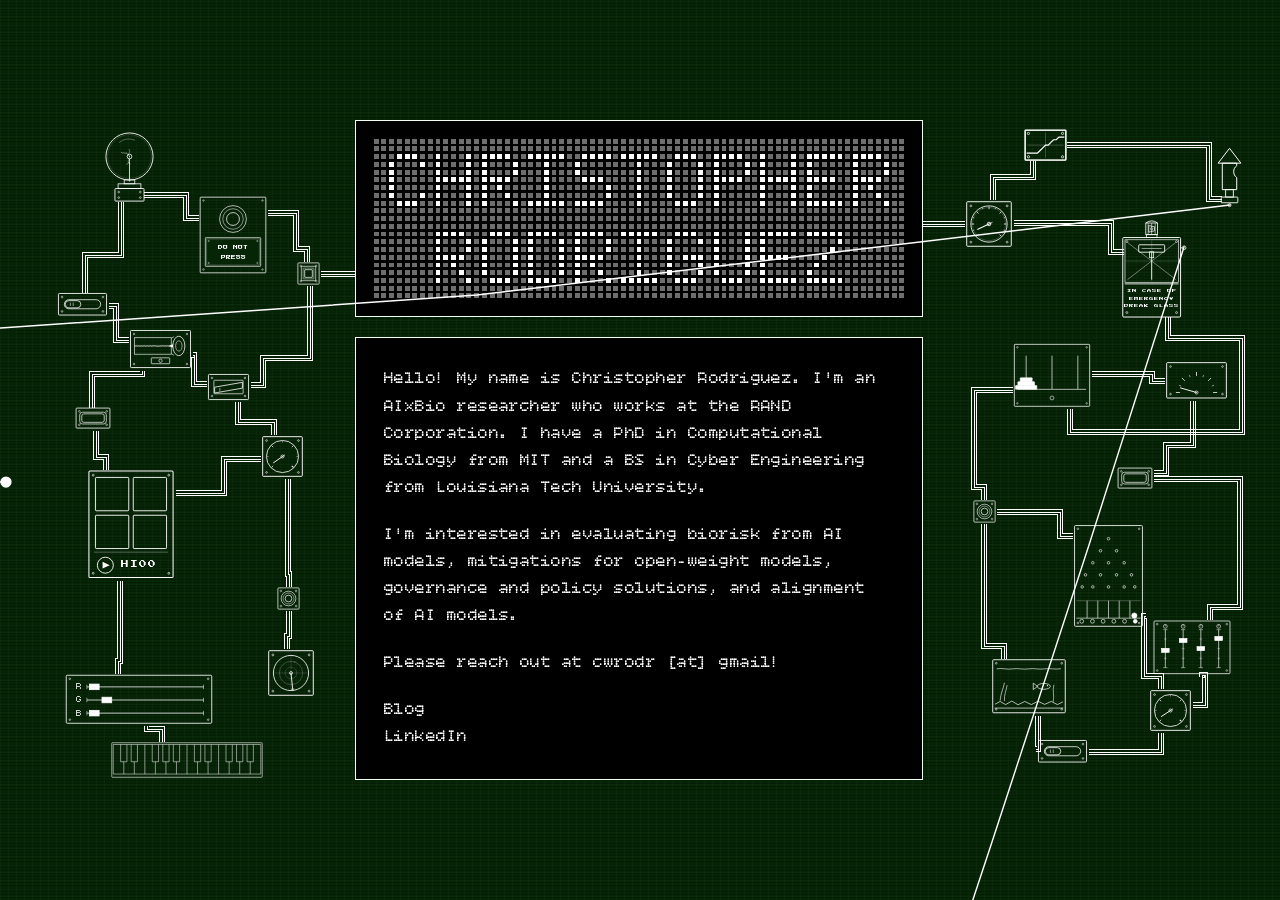
==== commit 6613bac2: "renames" ====
--- a/site/index.html
+++ b/site/index.html
@@ -2138,6 +2138,6 @@
       </div>
     </aside>
   </div>
-  <script src="assets/circuit.js?v=chaos20"></script>
+  <script src="assets/circuit.js?v=chaos26"></script>
 </body>
 </html>
--- a/site/styles.css
+++ b/site/styles.css
@@ -589,6 +589,32 @@
   stroke: #062406;
 }
 
+.fps-hud {
+  position: fixed;
+  top: 10px;
+  left: 10px;
+  z-index: 30;
+  pointer-events: none;
+  min-width: 148px;
+  padding: 6px 7px 5px;
+  background: #000000;
+  border: 1px solid var(--line);
+  color: var(--text);
+  font-family: "Press Start 2P", "Courier New", Courier, monospace;
+  font-size: 8px;
+  line-height: 1.4;
+}
+
+.fps-readout {
+  margin-bottom: 4px;
+}
+
+.fps-plot {
+  display: block;
+  width: 140px;
+  height: 36px;
+}
+
 .sr-only {
   position: absolute;
   width: 1px;
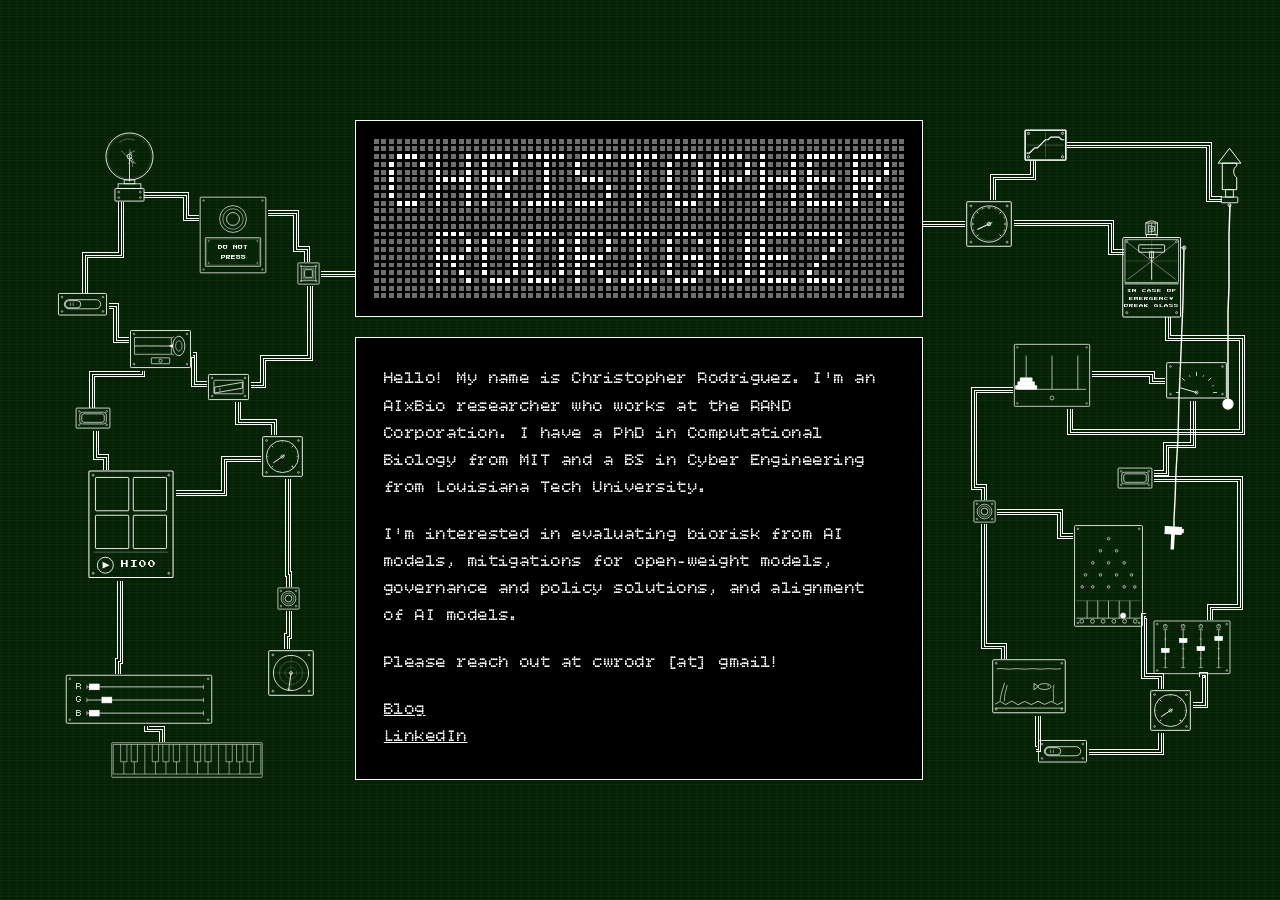
==== commit 133bddbe: "links" ====
--- a/site/index.html
+++ b/site/index.html
@@ -1822,8 +1822,8 @@
         <p>Hello! My name is Christopher Rodriguez. I&#x27;m an AIxBio researcher who works at the RAND Corporation. I have a PhD in Computational Biology from MIT and a BS in Cyber Engineering from Louisiana Tech University.</p>
         <p>I&#x27;m interested in evaluating biorisk from AI models, mitigations for open-weight models, governance and policy solutions, and alignment of AI models.</p>
         <p>Please reach out at cwrodr [at] gmail!</p>
-        <p>Blog<br>
-LinkedIn</p>
+        <p><a href="https://cwrod.substack.com/" target="_blank" rel="noopener noreferrer">Blog</a><br>
+<a href="https://www.linkedin.com/in/christopher-w-rodriguez" target="_blank" rel="noopener noreferrer">LinkedIn</a></p>
       </section>
     </main>
     <aside class="ribbon ribbon-right" aria-label="Right circuitry">
--- a/site/styles.css
+++ b/site/styles.css
@@ -157,6 +157,11 @@
   margin-bottom: 0;
 }
 
+.stub-panel a {
+  color: inherit;
+  text-decoration: underline;
+}
+
 .ribbon {
   position: relative;
   z-index: 1;
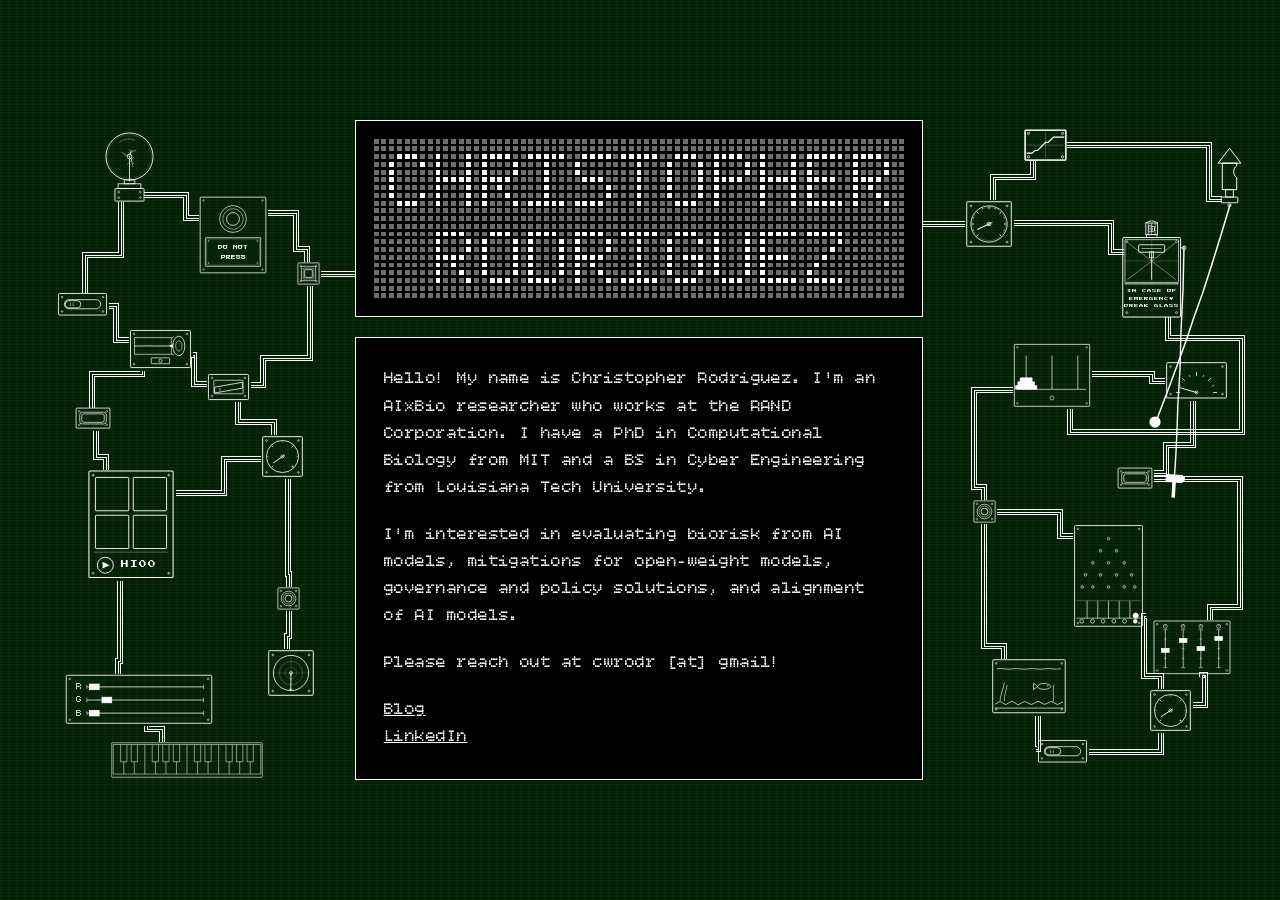
==== commit 88293ef7: "icons" ====
--- a/site/index.html
+++ b/site/index.html
@@ -4,6 +4,8 @@
   <meta charset="utf-8">
   <meta name="viewport" content="width=device-width, initial-scale=1">
   <title>CHRISTOPHER RODRIGUEZ</title>
+  <link rel="icon" href="/favicon.svg" type="image/svg+xml">
+  <link rel="icon" href="/favicon.ico" sizes="32x32">
   <link rel="preconnect" href="https://fonts.googleapis.com">
   <link rel="preconnect" href="https://fonts.gstatic.com" crossorigin>
   <link href="https://fonts.googleapis.com/css2?family=Bitcount+Grid+Single&family=Press+Start+2P&display=swap" rel="stylesheet">
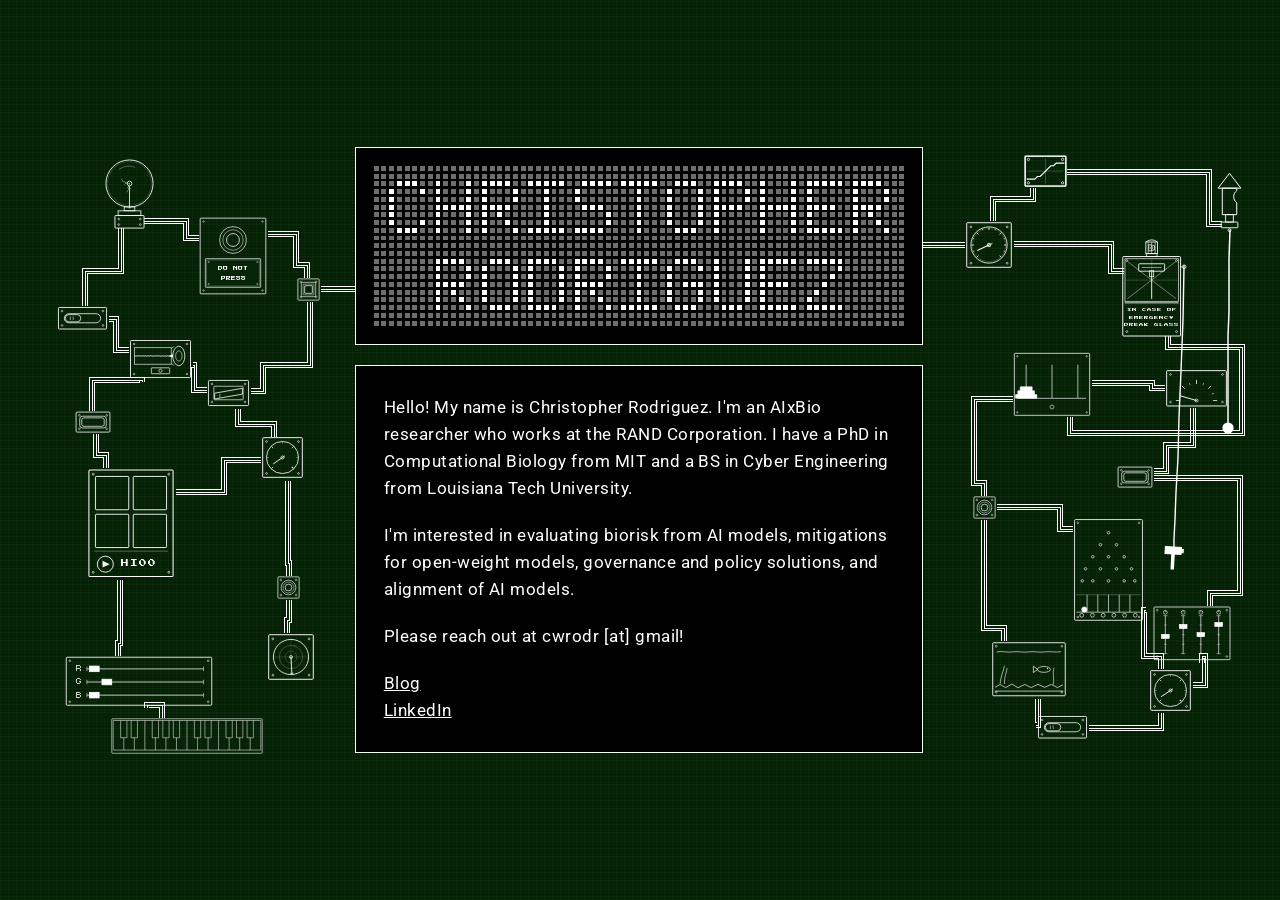
==== commit 1797f073: "Font" ====
--- a/site/index.html
+++ b/site/index.html
@@ -8,7 +8,7 @@
   <link rel="icon" href="/favicon.ico" sizes="32x32">
   <link rel="preconnect" href="https://fonts.googleapis.com">
   <link rel="preconnect" href="https://fonts.gstatic.com" crossorigin>
-  <link href="https://fonts.googleapis.com/css2?family=Bitcount+Grid+Single&family=Press+Start+2P&display=swap" rel="stylesheet">
+  <link href="https://fonts.googleapis.com/css2?family=Bitcount+Grid+Single&family=Press+Start+2P&family=Roboto:wght@400;500&display=swap" rel="stylesheet">
   <link rel="stylesheet" href="styles.css">
 </head>
 <body>
--- a/site/styles.css
+++ b/site/styles.css
@@ -144,6 +144,7 @@
 
 .stub-panel {
   text-align: left;
+  font-family: Roboto, "Helvetica Neue", Helvetica, Arial, sans-serif;
 }
 
 .stub-panel p {
